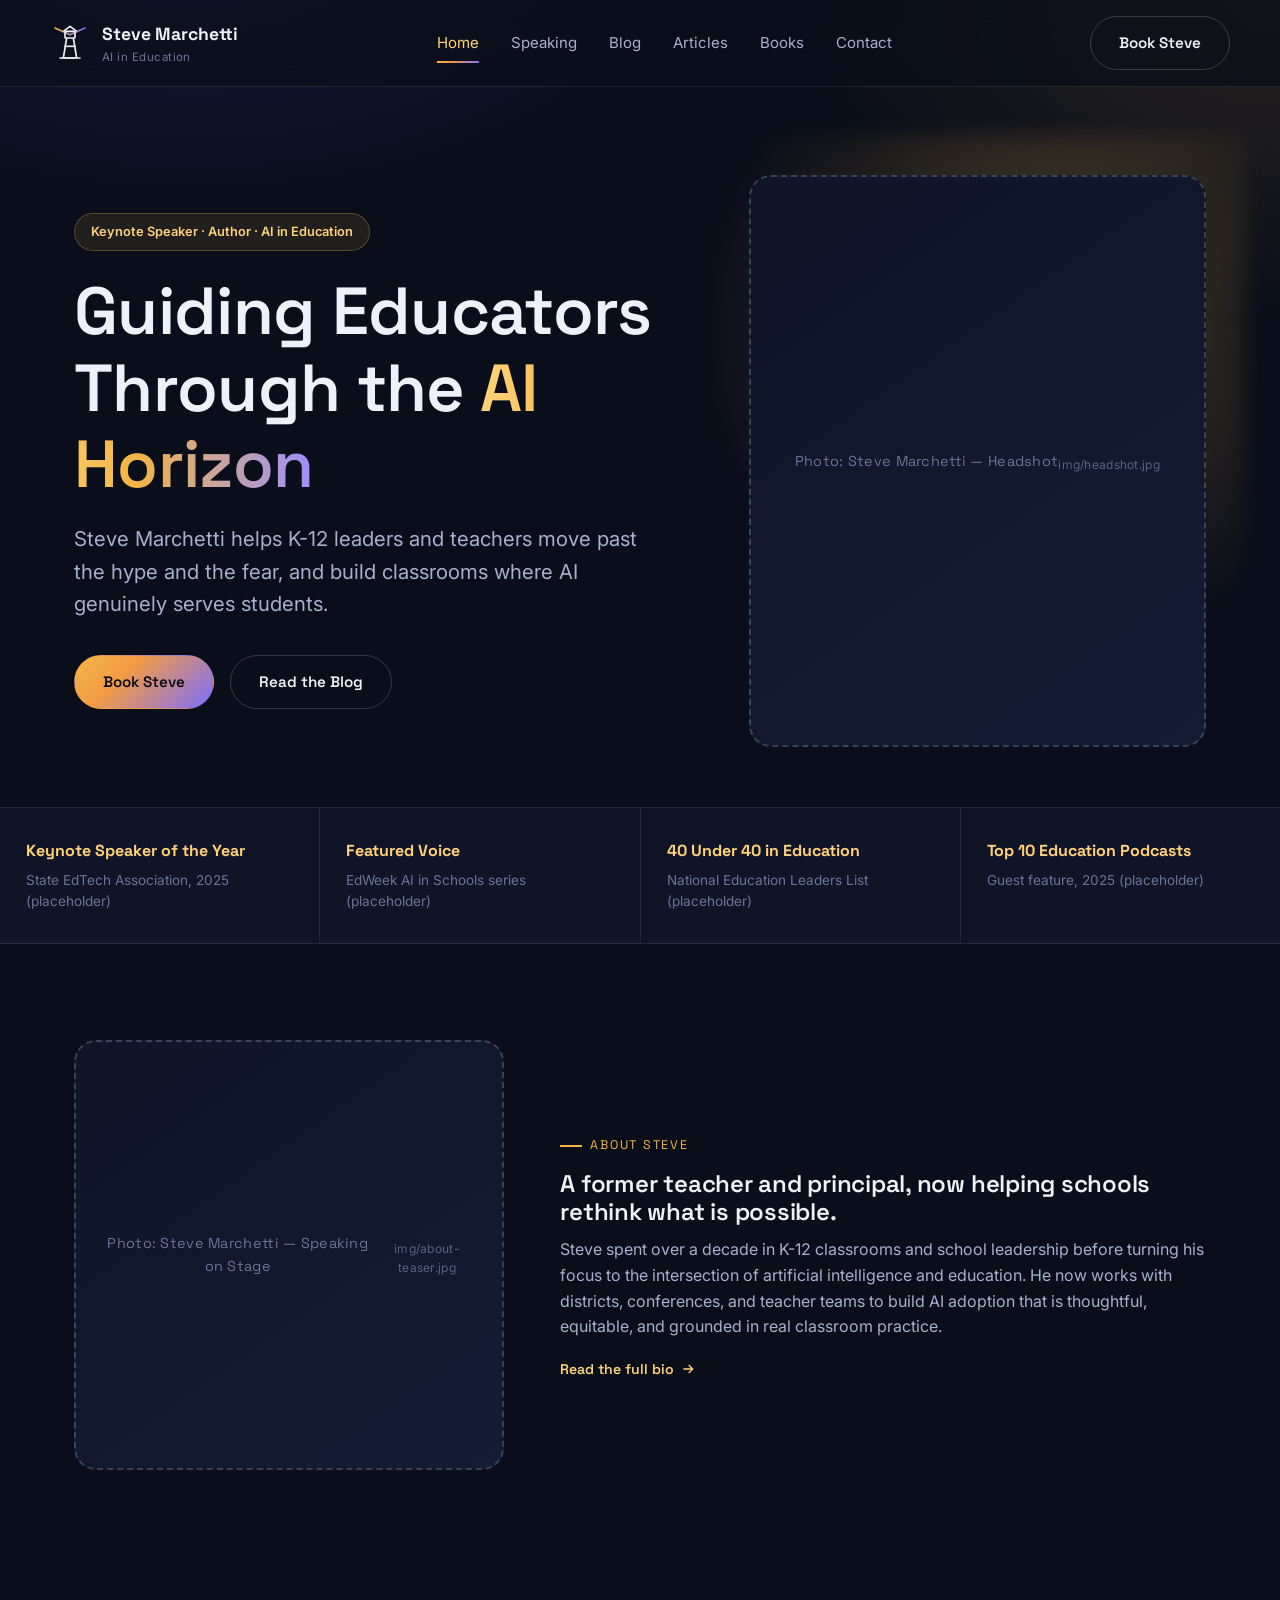
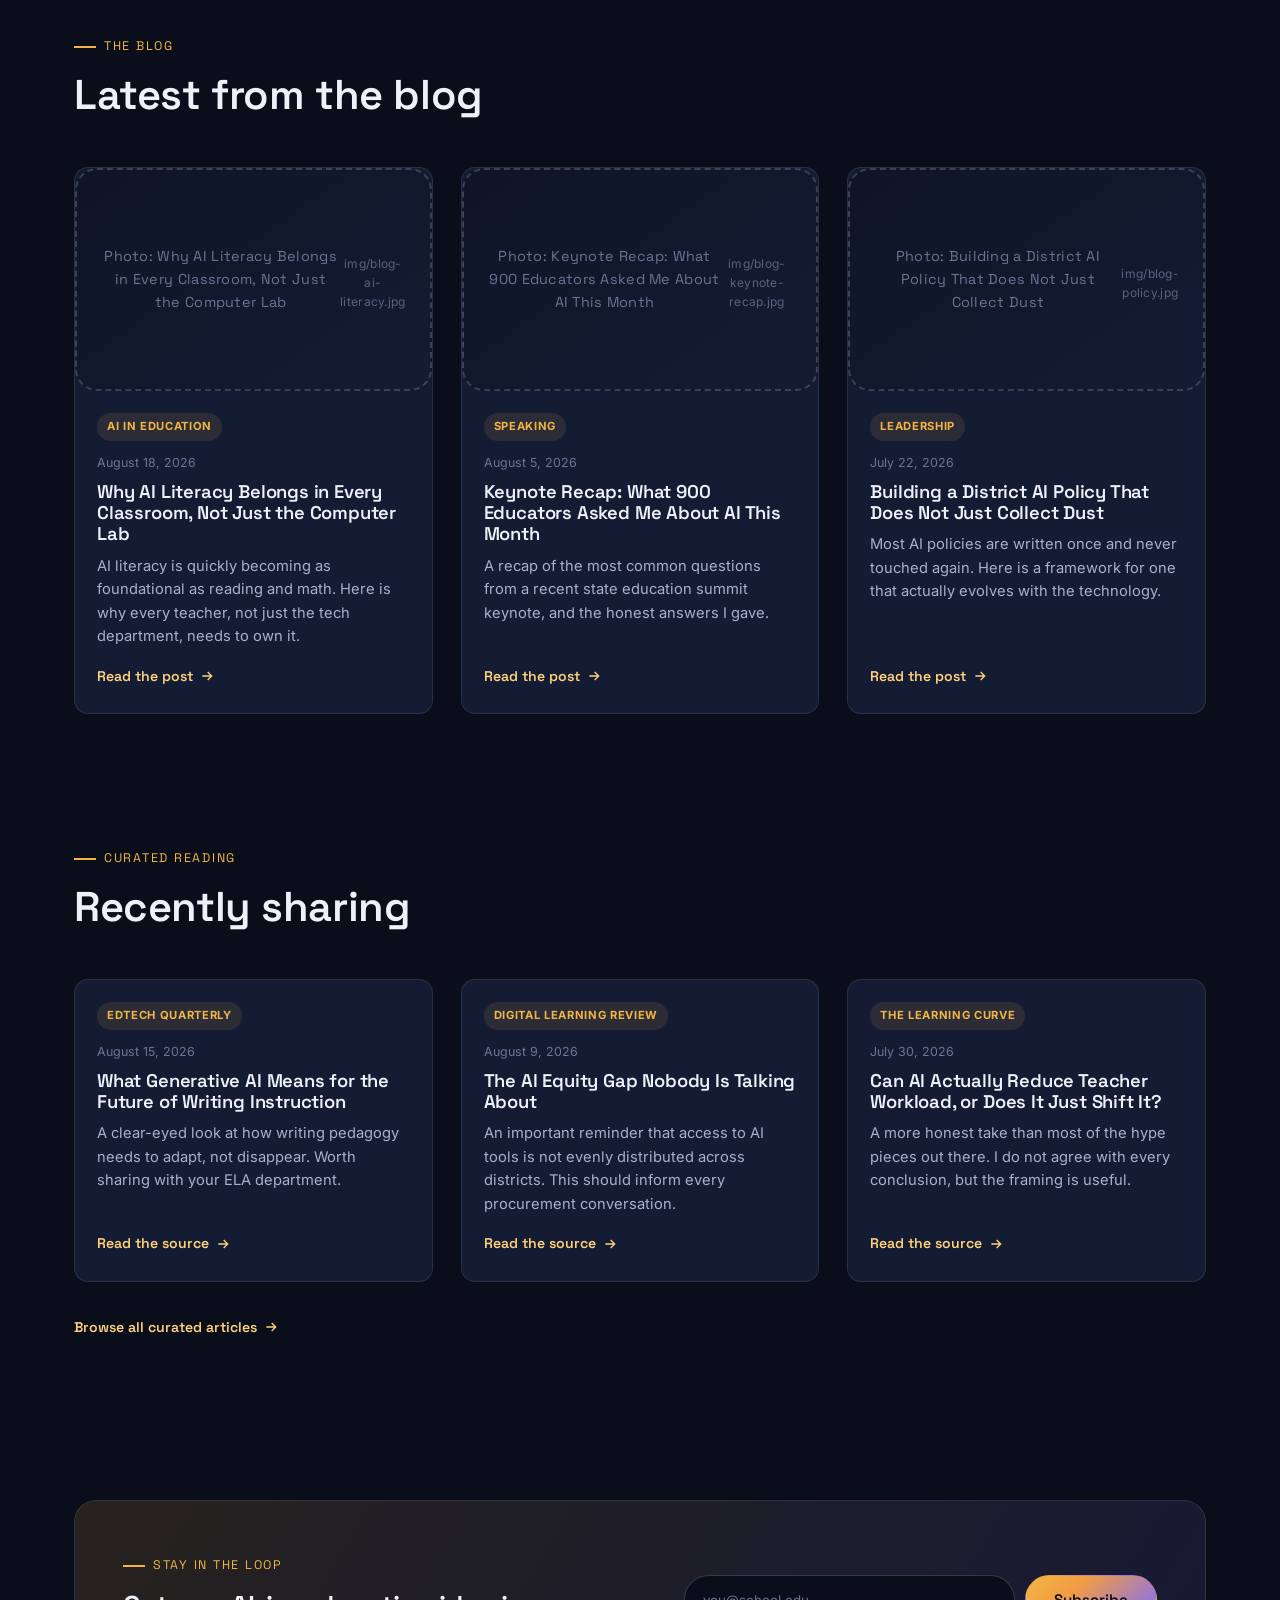
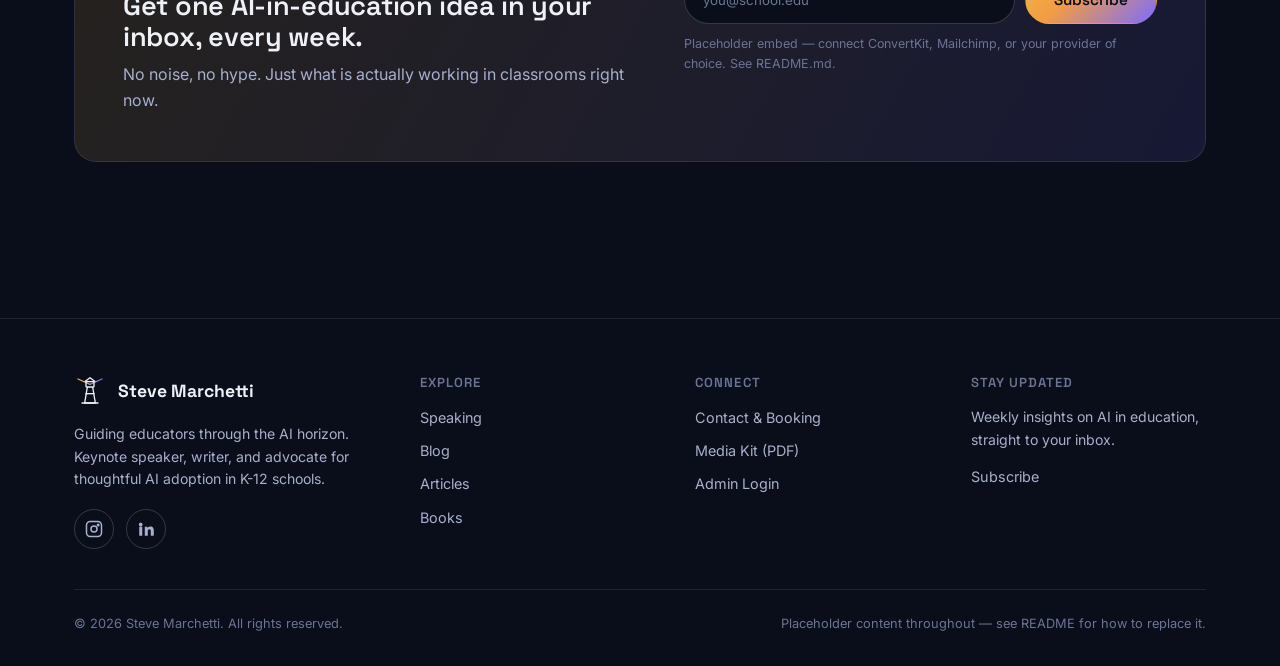
==== index.html @ c36d1c63 "Initial commit" ====
<!DOCTYPE html>
<html lang="en">
<head>
<meta charset="UTF-8">
<meta name="viewport" content="width=device-width, initial-scale=1.0">
<title>Steve Marchetti — Guiding Educators Through the AI Horizon</title>
<meta name="description" content="Steve Marchetti is a K-12 education leader, keynote speaker, and writer helping schools navigate AI with clarity and confidence.">
<link rel="icon" type="image/svg+xml" href="favicon.svg">
<link rel="preconnect" href="https://fonts.googleapis.com">
<link rel="preconnect" href="https://fonts.gstatic.com" crossorigin>
<link href="https://fonts.googleapis.com/css2?family=Space+Grotesk:wght@500;600;700&family=Inter:wght@400;500;600&display=swap" rel="stylesheet">
<link rel="stylesheet" href="css/styles.css">
</head>
<body>

<header class="site-header">
  <div class="container nav">
    <a href="index.html" class="brand" aria-label="Steve Marchetti home">
      <span class="brand-mark">
        <svg viewBox="0 0 48 48" fill="none" xmlns="http://www.w3.org/2000/svg" width="100%" height="100%">
          <path d="M24 14L6 6" stroke="url(#beamGrad1)" stroke-width="2" stroke-linecap="round"/>
          <path d="M24 14L42 6" stroke="url(#beamGrad1)" stroke-width="2" stroke-linecap="round"/>
          <rect x="18" y="10" width="12" height="8" rx="1" stroke="currentColor" stroke-width="2"/>
          <path d="M16 10L24 4L32 10" stroke="currentColor" stroke-width="2" stroke-linejoin="round"/>
          <path d="M20 18L16 42H32L28 18" stroke="currentColor" stroke-width="2" stroke-linejoin="round"/>
          <path d="M17.2 28H30.8" stroke="currentColor" stroke-width="2"/>
          <path d="M12 42H36" stroke="currentColor" stroke-width="2" stroke-linecap="round"/>
          <defs>
            <linearGradient id="beamGrad1" x1="6" y1="6" x2="42" y2="6" gradientUnits="userSpaceOnUse">
              <stop stop-color="#F2B544"/>
              <stop offset="1" stop-color="#7C6CFF"/>
            </linearGradient>
          </defs>
        </svg>
      </span>
      <span class="brand-name">
        <span>Steve Marchetti</span>
        <span class="brand-sub">AI in Education</span>
      </span>
    </a>
    <nav class="nav-links" id="nav-links">
      <a href="index.html">Home</a>
      <a href="speaking.html">Speaking</a>
      <a href="blog.html">Blog</a>
      <a href="articles.html">Articles</a>
      <a href="books.html">Books</a>
      <a href="contact.html">Contact</a>
    </nav>
    <div class="nav-cta">
      <a href="contact.html" class="btn btn-ghost">Book Steve</a>
      <button class="nav-toggle" aria-label="Toggle menu" aria-expanded="false">
        <svg width="20" height="20" viewBox="0 0 24 24" fill="none" stroke="currentColor" stroke-width="2"><path d="M3 6h18M3 12h18M3 18h18"/></svg>
      </button>
    </div>
  </div>
</header>

<main>

  <!-- Hero -->
  <section class="hero">
    <div class="container hero-grid">
      <div class="reveal is-visible">
        <span class="hero-eyebrow">Keynote Speaker &middot; Author &middot; AI in Education</span>
        <h1>Guiding Educators Through the <span class="gradient-text">AI Horizon</span></h1>
        <p class="hero-tagline">Steve Marchetti helps K-12 leaders and teachers move past the hype and the fear, and build classrooms where AI genuinely serves students.</p>
        <div class="hero-actions">
          <a href="contact.html" class="btn btn-primary">Book Steve</a>
          <a href="blog.html" class="btn btn-ghost">Read the Blog</a>
        </div>
      </div>
      <div class="hero-media reveal is-visible">
        <div class="beam-glow"></div>
        <div class="placeholder-box placeholder-box--portrait">
          Photo: Steve Marchetti — Headshot
          <small>img/headshot.jpg</small>
        </div>
      </div>
    </div>
  </section>

  <!-- Recognition strip -->
  <section class="recognition">
    <div class="recognition-track">
      <div class="recognition-item reveal">
        <strong>Keynote Speaker of the Year</strong>
        <span>State EdTech Association, 2025 (placeholder)</span>
      </div>
      <div class="recognition-item reveal">
        <strong>Featured Voice</strong>
        <span>EdWeek AI in Schools series (placeholder)</span>
      </div>
      <div class="recognition-item reveal">
        <strong>40 Under 40 in Education</strong>
        <span>National Education Leaders List (placeholder)</span>
      </div>
      <div class="recognition-item reveal">
        <strong>Top 10 Education Podcasts</strong>
        <span>Guest feature, 2025 (placeholder)</span>
      </div>
    </div>
  </section>

  <!-- About teaser -->
  <section class="section">
    <div class="container about-grid">
      <div class="reveal">
        <div class="placeholder-box placeholder-box--square">
          Photo: Steve Marchetti — Speaking on Stage
          <small>img/about-teaser.jpg</small>
        </div>
      </div>
      <div class="reveal">
        <span class="section-label">About Steve</span>
        <h2>A former teacher and principal, now helping schools rethink what is possible.</h2>
        <p>Steve spent over a decade in K-12 classrooms and school leadership before turning his focus to the intersection of artificial intelligence and education. He now works with districts, conferences, and teacher teams to build AI adoption that is thoughtful, equitable, and grounded in real classroom practice.</p>
        <a href="speaking.html" class="card-link">
          Read the full bio
          <svg width="16" height="16" viewBox="0 0 24 24" fill="none" stroke="currentColor" stroke-width="2"><path d="M5 12h14M13 6l6 6-6 6"/></svg>
        </a>
      </div>
    </div>
  </section>

  <!-- Latest from the blog -->
  <section class="section section--tight">
    <div class="container">
      <div class="section-head reveal">
        <span class="section-label">The Blog</span>
        <h2>Latest from the blog</h2>
      </div>
      <div class="card-grid" id="latest-posts">
        <!-- Rendered by js/content.js -->
      </div>
    </div>
  </section>

  <!-- Recently sharing -->
  <section class="section section--tight">
    <div class="container">
      <div class="section-head reveal">
        <span class="section-label">Curated Reading</span>
        <h2>Recently sharing</h2>
      </div>
      <div class="card-grid" id="latest-articles">
        <!-- Rendered by js/content.js -->
      </div>
      <div class="reveal" style="margin-top:32px;">
        <a href="articles.html" class="card-link">
          Browse all curated articles
          <svg width="16" height="16" viewBox="0 0 24 24" fill="none" stroke="currentColor" stroke-width="2"><path d="M5 12h14M13 6l6 6-6 6"/></svg>
        </a>
      </div>
    </div>
  </section>

  <!-- Newsletter -->
  <section class="section" id="newsletter">
    <div class="container">
      <div class="newsletter reveal">
        <div>
          <span class="section-label">Stay in the Loop</span>
          <h2>Get one AI-in-education idea in your inbox, every week.</h2>
          <p style="margin:0;">No noise, no hype. Just what is actually working in classrooms right now.</p>
        </div>
        <div>
          <!-- Placeholder embed: swap the action URL with a real ConvertKit / Mailchimp form endpoint -->
          <form class="newsletter-form" action="https://YOUR-NEWSLETTER-PROVIDER.example/subscribe/YOUR_FORM_ID" method="POST">
            <input type="email" name="email" placeholder="you@school.edu" required aria-label="Email address">
            <button type="submit" class="btn btn-primary">Subscribe</button>
          </form>
          <p class="newsletter-note">Placeholder embed — connect ConvertKit, Mailchimp, or your provider of choice. See README.md.</p>
        </div>
      </div>
    </div>
  </section>

</main>

<footer class="site-footer">
  <div class="container">
    <div class="footer-grid">
      <div class="footer-brand reveal">
        <a href="index.html" class="brand" style="margin-bottom:16px;">
          <span class="brand-mark" style="width:32px;height:32px;">
            <svg viewBox="0 0 48 48" fill="none" xmlns="http://www.w3.org/2000/svg" width="100%" height="100%">
              <path d="M24 14L6 6" stroke="url(#beamGradF1)" stroke-width="2" stroke-linecap="round"/>
              <path d="M24 14L42 6" stroke="url(#beamGradF1)" stroke-width="2" stroke-linecap="round"/>
              <rect x="18" y="10" width="12" height="8" rx="1" stroke="currentColor" stroke-width="2"/>
              <path d="M16 10L24 4L32 10" stroke="currentColor" stroke-width="2" stroke-linejoin="round"/>
              <path d="M20 18L16 42H32L28 18" stroke="currentColor" stroke-width="2" stroke-linejoin="round"/>
              <path d="M17.2 28H30.8" stroke="currentColor" stroke-width="2"/>
              <path d="M12 42H36" stroke="currentColor" stroke-width="2" stroke-linecap="round"/>
              <defs>
                <linearGradient id="beamGradF1" x1="6" y1="6" x2="42" y2="6" gradientUnits="userSpaceOnUse">
                  <stop stop-color="#F2B544"/><stop offset="1" stop-color="#7C6CFF"/>
                </linearGradient>
              </defs>
            </svg>
          </span>
          <span class="brand-name"><span>Steve Marchetti</span></span>
        </a>
        <p>Guiding educators through the AI horizon. Keynote speaker, writer, and advocate for thoughtful AI adoption in K-12 schools.</p>
        <div class="social-row">
          <a href="#" class="social-icon" aria-label="Instagram">
            <svg width="18" height="18" viewBox="0 0 24 24" fill="none" stroke="currentColor" stroke-width="2"><rect x="2" y="2" width="20" height="20" rx="5"/><circle cx="12" cy="12" r="4"/><circle cx="17.5" cy="6.5" r="1"/></svg>
          </a>
          <a href="#" class="social-icon" aria-label="LinkedIn">
            <svg width="18" height="18" viewBox="0 0 24 24" fill="currentColor"><path d="M4.98 3.5a2.5 2.5 0 11-.02 5 2.5 2.5 0 01.02-5zM3 9h4v12H3V9zm7 0h3.8v1.7h.05c.53-1 1.83-2.05 3.77-2.05 4.03 0 4.78 2.65 4.78 6.1V21h-4v-5.6c0-1.34-.02-3.06-1.87-3.06-1.87 0-2.15 1.46-2.15 2.96V21h-4V9z"/></svg>
          </a>
        </div>
      </div>
      <div class="footer-col reveal">
        <h4>Explore</h4>
        <a href="speaking.html">Speaking</a>
        <a href="blog.html">Blog</a>
        <a href="articles.html">Articles</a>
        <a href="books.html">Books</a>
      </div>
      <div class="footer-col reveal">
        <h4>Connect</h4>
        <a href="contact.html">Contact &amp; Booking</a>
        <a href="#">Media Kit (PDF)</a>
        <a href="admin/index.html">Admin Login</a>
      </div>
      <div class="footer-col reveal">
        <h4>Stay Updated</h4>
        <p style="font-size:0.88rem;">Weekly insights on AI in education, straight to your inbox.</p>
        <a href="#newsletter">Subscribe</a>
      </div>
    </div>
    <div class="footer-bottom">
      <span>&copy; <span id="footer-year"></span> Steve Marchetti. All rights reserved.</span>
      <span>Placeholder content throughout — see README for how to replace it.</span>
    </div>
  </div>
</footer>

<script src="js/content.js"></script>
<script src="js/main.js"></script>
</body>
</html>
---- css/styles.css ----
/* =============================================================
   Steve Marchetti — Site Stylesheet
   A bold, modern, tech-forward design system.
   Palette: deep navy base + amber "lighthouse beam" + violet accent.
   ============================================================= */

/* ---------- Design Tokens ---------- */
:root {
  /* Base */
  --bg: #0a0e1a;
  --bg-alt: #0f1526;
  --bg-elevated: #141c34;
  --bg-elevated-hover: #1a2340;
  --border: rgba(255, 255, 255, 0.09);
  --border-strong: rgba(255, 255, 255, 0.18);

  /* Text */
  --text: #eef1f8;
  --text-muted: #a7b0cc;
  --text-faint: #6b7494;

  /* Accents */
  --gold: #f2b544;
  --gold-bright: #ffd27a;
  --violet: #7c6cff;
  --violet-bright: #9c8fff;
  --gradient-beam: linear-gradient(135deg, #f2b544 0%, #f29c44 35%, #7c6cff 100%);
  --gradient-text: linear-gradient(90deg, #ffd27a, #f2b544 40%, #9c8fff 100%);

  /* Type */
  --font-head: "Space Grotesk", "Helvetica Neue", Arial, sans-serif;
  --font-body: "Inter", "Helvetica Neue", Arial, sans-serif;

  /* Layout */
  --max-width: 1180px;
  --radius-sm: 8px;
  --radius-md: 14px;
  --radius-lg: 22px;
  --shadow-soft: 0 20px 60px -20px rgba(0, 0, 0, 0.6);
  --shadow-glow: 0 0 0 1px rgba(242, 181, 68, 0.15), 0 20px 60px -20px rgba(242, 181, 68, 0.25);

  --transition: 220ms cubic-bezier(.2, .7, .3, 1);
}

/* ---------- Reset ---------- */
* , *::before, *::after { box-sizing: border-box; }
html { scroll-behavior: smooth; }
body {
  margin: 0;
  background: var(--bg);
  color: var(--text);
  font-family: var(--font-body);
  font-size: 16px;
  line-height: 1.6;
  -webkit-font-smoothing: antialiased;
  overflow-x: hidden;
}
img { max-width: 100%; display: block; }
a { color: inherit; text-decoration: none; }
ul { margin: 0; padding: 0; list-style: none; }
button { font-family: inherit; cursor: pointer; }
input, textarea, select { font-family: inherit; }
h1, h2, h3, h4 {
  font-family: var(--font-head);
  line-height: 1.15;
  margin: 0 0 0.5em;
  font-weight: 600;
  letter-spacing: -0.01em;
}
p { margin: 0 0 1em; color: var(--text-muted); }

/* ---------- Background texture ---------- */
body::before {
  content: "";
  position: fixed;
  inset: 0;
  z-index: -2;
  background:
    radial-gradient(ellipse 900px 500px at 15% -10%, rgba(124, 108, 255, 0.16), transparent 60%),
    radial-gradient(ellipse 900px 600px at 100% 0%, rgba(242, 181, 68, 0.12), transparent 55%);
  pointer-events: none;
}

/* ---------- Utility ---------- */
.container {
  max-width: var(--max-width);
  margin: 0 auto;
  padding: 0 24px;
}
.section {
  padding: 96px 0;
}
.section--tight { padding: 64px 0; }
.section-label {
  display: inline-flex;
  align-items: center;
  gap: 8px;
  font-family: var(--font-head);
  font-size: 0.78rem;
  letter-spacing: 0.14em;
  text-transform: uppercase;
  color: var(--gold);
  margin-bottom: 14px;
}
.section-label::before {
  content: "";
  width: 22px;
  height: 2px;
  background: var(--gold);
  display: inline-block;
}
.section-head {
  max-width: 620px;
  margin-bottom: 48px;
}
.section-head h2 { font-size: clamp(1.8rem, 3.4vw, 2.6rem); }
.gradient-text {
  background: var(--gradient-text);
  -webkit-background-clip: text;
  background-clip: text;
  color: transparent;
}
.text-center { text-align: center; margin-left: auto; margin-right: auto; }
.visually-hidden {
  position: absolute; width: 1px; height: 1px;
  overflow: hidden; clip: rect(0 0 0 0); white-space: nowrap;
}

/* ---------- Reveal-on-scroll ---------- */
.reveal {
  opacity: 0;
  transform: translateY(28px);
  transition: opacity 700ms ease, transform 700ms cubic-bezier(.2,.7,.3,1);
}
.reveal.is-visible {
  opacity: 1;
  transform: translateY(0);
}
@media (prefers-reduced-motion: reduce) {
  .reveal { opacity: 1; transform: none; transition: none; }
  html { scroll-behavior: auto; }
}

/* ---------- Buttons ---------- */
.btn {
  display: inline-flex;
  align-items: center;
  justify-content: center;
  gap: 8px;
  padding: 14px 28px;
  border-radius: 999px;
  font-family: var(--font-head);
  font-weight: 600;
  font-size: 0.95rem;
  border: 1px solid transparent;
  transition: transform var(--transition), box-shadow var(--transition), background var(--transition), border-color var(--transition);
  white-space: nowrap;
}
.btn-primary {
  background: var(--gradient-beam);
  color: #0a0e1a;
}
.btn-primary:hover {
  transform: translateY(-2px);
  box-shadow: 0 14px 34px -10px rgba(242, 181, 68, 0.55);
}
.btn-ghost {
  background: transparent;
  border-color: var(--border-strong);
  color: var(--text);
}
.btn-ghost:hover {
  border-color: var(--gold);
  color: var(--gold-bright);
  transform: translateY(-2px);
}
.btn-block { width: 100%; }
.btn[disabled] { opacity: 0.5; cursor: not-allowed; }

/* ---------- Header / Nav ---------- */
.site-header {
  position: sticky;
  top: 0;
  z-index: 100;
  backdrop-filter: blur(14px);
  background: rgba(10, 14, 26, 0.72);
  border-bottom: 1px solid var(--border);
}
.nav {
  display: flex;
  align-items: center;
  justify-content: space-between;
  padding: 16px 0;
}
.brand {
  display: flex;
  align-items: center;
  gap: 12px;
  font-family: var(--font-head);
  font-weight: 700;
  font-size: 1.1rem;
  color: var(--text);
}
.brand-mark {
  width: 40px;
  height: 40px;
  flex-shrink: 0;
}
.brand-name span { display: block; }
.brand-sub {
  display: block;
  font-family: var(--font-body);
  font-weight: 400;
  font-size: 0.72rem;
  color: var(--text-faint);
  letter-spacing: 0.04em;
}

.nav-links {
  display: flex;
  align-items: center;
  gap: 32px;
}
.nav-links a {
  font-size: 0.94rem;
  color: var(--text-muted);
  position: relative;
  padding: 4px 0;
  transition: color var(--transition);
}
.nav-links a:hover { color: var(--text); }
.nav-links a.is-active { color: var(--gold-bright); }
.nav-links a::after {
  content: "";
  position: absolute;
  left: 0; right: 0; bottom: -4px;
  height: 2px;
  background: var(--gradient-beam);
  transform: scaleX(0);
  transform-origin: left;
  transition: transform var(--transition);
}
.nav-links a:hover::after,
.nav-links a.is-active::after { transform: scaleX(1); }

.nav-cta { display: flex; align-items: center; gap: 14px; }
.nav-toggle {
  display: none;
  background: none;
  border: 1px solid var(--border-strong);
  border-radius: 10px;
  width: 42px;
  height: 42px;
  color: var(--text);
  align-items: center;
  justify-content: center;
}

@media (max-width: 860px) {
  .nav-links {
    position: fixed;
    top: 73px;
    left: 0; right: 0;
    background: var(--bg-alt);
    border-bottom: 1px solid var(--border);
    flex-direction: column;
    align-items: flex-start;
    gap: 0;
    padding: 8px 24px 20px;
    transform: translateY(-8px);
    opacity: 0;
    pointer-events: none;
    transition: opacity var(--transition), transform var(--transition);
  }
  .nav-links.is-open {
    opacity: 1;
    transform: translateY(0);
    pointer-events: auto;
  }
  .nav-links a { width: 100%; padding: 14px 0; border-bottom: 1px solid var(--border); }
  .nav-cta .btn-ghost { display: none; }
  .nav-toggle { display: inline-flex; }
}

/* ---------- Hero ---------- */
.hero {
  padding: 88px 0 60px;
  position: relative;
}
.hero-grid {
  display: grid;
  grid-template-columns: 1.15fr 0.85fr;
  gap: 56px;
  align-items: center;
}
.hero-eyebrow {
  display: inline-flex;
  align-items: center;
  gap: 8px;
  background: rgba(242, 181, 68, 0.1);
  border: 1px solid rgba(242, 181, 68, 0.28);
  color: var(--gold-bright);
  font-size: 0.8rem;
  font-weight: 600;
  padding: 8px 16px;
  border-radius: 999px;
  margin-bottom: 22px;
}
.hero h1 {
  font-size: clamp(2.6rem, 5.2vw, 4.2rem);
  margin-bottom: 20px;
}
.hero-tagline {
  font-size: clamp(1.05rem, 1.6vw, 1.3rem);
  color: var(--text-muted);
  max-width: 46ch;
  margin-bottom: 34px;
}
.hero-actions {
  display: flex;
  gap: 16px;
  flex-wrap: wrap;
}
.hero-media { position: relative; }
.beam-glow {
  position: absolute;
  inset: -40px;
  background: radial-gradient(circle at 60% 30%, rgba(242,181,68,0.28), transparent 60%);
  filter: blur(10px);
  z-index: 0;
}

/* ---------- Placeholder image box ---------- */
.placeholder-box {
  position: relative;
  z-index: 1;
  display: flex;
  align-items: center;
  justify-content: center;
  text-align: center;
  border: 2px dashed var(--border-strong);
  border-radius: var(--radius-lg);
  background: linear-gradient(145deg, var(--bg-alt), var(--bg-elevated));
  color: var(--text-faint);
  font-family: var(--font-head);
  font-size: 0.9rem;
  padding: 24px;
  letter-spacing: 0.02em;
  min-height: 220px;
}
.placeholder-box small {
  display: block;
  margin-top: 6px;
  font-family: var(--font-body);
  font-size: 0.75rem;
  color: var(--text-faint);
  opacity: 0.8;
}
.placeholder-box--square { aspect-ratio: 1 / 1; }
.placeholder-box--portrait { aspect-ratio: 4 / 5; }
.placeholder-box--wide { aspect-ratio: 16 / 9; }
.placeholder-box--card { min-height: 160px; aspect-ratio: 16 / 10; }

/* ---------- Recognition strip ---------- */
.recognition {
  border-top: 1px solid var(--border);
  border-bottom: 1px solid var(--border);
  background: var(--bg-alt);
}
.recognition-track {
  display: grid;
  grid-template-columns: repeat(4, 1fr);
  gap: 1px;
  background: var(--border);
}
.recognition-item {
  background: var(--bg-alt);
  padding: 30px 26px;
  display: flex;
  flex-direction: column;
  gap: 6px;
}
.recognition-item strong {
  font-family: var(--font-head);
  font-size: 1rem;
  color: var(--gold-bright);
}
.recognition-item span { color: var(--text-faint); font-size: 0.85rem; }

/* ---------- Cards ---------- */
.card-grid {
  display: grid;
  grid-template-columns: repeat(3, 1fr);
  gap: 28px;
}
.card {
  background: var(--bg-elevated);
  border: 1px solid var(--border);
  border-radius: var(--radius-md);
  overflow: hidden;
  display: flex;
  flex-direction: column;
  transition: transform var(--transition), border-color var(--transition), box-shadow var(--transition);
}
.card:hover {
  transform: translateY(-6px);
  border-color: rgba(242, 181, 68, 0.35);
  box-shadow: var(--shadow-glow);
}
.card-body { padding: 22px 22px 26px; display: flex; flex-direction: column; flex: 1; }
.card-tag {
  display: inline-block;
  align-self: flex-start;
  font-size: 0.7rem;
  font-weight: 700;
  letter-spacing: 0.06em;
  text-transform: uppercase;
  color: var(--gold);
  background: rgba(242, 181, 68, 0.1);
  padding: 5px 10px;
  border-radius: 999px;
  margin-bottom: 12px;
}
.card-date { font-size: 0.78rem; color: var(--text-faint); margin-bottom: 8px; }
.card h3 { font-size: 1.15rem; margin-bottom: 10px; }
.card p { font-size: 0.92rem; margin-bottom: 16px; }
.card-link {
  margin-top: auto;
  font-family: var(--font-head);
  font-weight: 600;
  font-size: 0.88rem;
  color: var(--gold-bright);
  display: inline-flex;
  align-items: center;
  gap: 6px;
}
.card-link svg { transition: transform var(--transition); }
.card:hover .card-link svg { transform: translateX(4px); }

/* ---------- About teaser ---------- */
.about-grid {
  display: grid;
  grid-template-columns: 0.8fr 1.2fr;
  gap: 56px;
  align-items: center;
}

/* ---------- Newsletter ---------- */
.newsletter {
  background: linear-gradient(120deg, rgba(242,181,68,0.12), rgba(124,108,255,0.12));
  border: 1px solid var(--border);
  border-radius: var(--radius-lg);
  padding: 48px;
  display: grid;
  grid-template-columns: 1.1fr 1fr;
  gap: 40px;
  align-items: center;
}
.newsletter h2 { font-size: 1.7rem; margin-bottom: 10px; }
.newsletter-form {
  display: flex;
  gap: 10px;
  flex-wrap: wrap;
}
.newsletter-form input[type="email"] {
  flex: 1;
  min-width: 200px;
  padding: 14px 18px;
  border-radius: 999px;
  border: 1px solid var(--border-strong);
  background: var(--bg);
  color: var(--text);
}
.newsletter-form input::placeholder { color: var(--text-faint); }
.newsletter-note { font-size: 0.78rem; color: var(--text-faint); margin-top: 10px; }

/* ---------- Footer ---------- */
.site-footer {
  border-top: 1px solid var(--border);
  padding: 56px 0 32px;
  margin-top: 60px;
}
.footer-grid {
  display: grid;
  grid-template-columns: 1.3fr 1fr 1fr 1fr;
  gap: 40px;
  margin-bottom: 40px;
}
.footer-brand p { max-width: 32ch; font-size: 0.88rem; }
.footer-col h4 {
  font-size: 0.82rem;
  text-transform: uppercase;
  letter-spacing: 0.08em;
  color: var(--text-faint);
  margin-bottom: 16px;
}
.footer-col a, .footer-col li { display: block; margin-bottom: 10px; font-size: 0.9rem; color: var(--text-muted); }
.footer-col a:hover { color: var(--gold-bright); }
.social-row { display: flex; gap: 12px; margin-top: 18px; }
.social-icon {
  width: 40px; height: 40px;
  border-radius: 50%;
  border: 1px solid var(--border-strong);
  display: flex; align-items: center; justify-content: center;
  color: var(--text-muted);
  transition: all var(--transition);
}
.social-icon:hover {
  border-color: var(--gold);
  color: var(--gold-bright);
  transform: translateY(-3px);
}
.footer-bottom {
  border-top: 1px solid var(--border);
  padding-top: 24px;
  display: flex;
  justify-content: space-between;
  flex-wrap: wrap;
  gap: 12px;
  font-size: 0.8rem;
  color: var(--text-faint);
}

/* ---------- Page header (interior pages) ---------- */
.page-header {
  padding: 64px 0 40px;
  border-bottom: 1px solid var(--border);
}
.page-header h1 { font-size: clamp(2.1rem, 4vw, 3rem); }
.page-header p { max-width: 60ch; font-size: 1.05rem; }
.breadcrumb {
  font-size: 0.8rem;
  color: var(--text-faint);
  margin-bottom: 18px;
  display: flex;
  gap: 8px;
  align-items: center;
}
.breadcrumb a { color: var(--text-muted); }
.breadcrumb a:hover { color: var(--gold-bright); }

/* ---------- Speaking page ---------- */
.topics-grid {
  display: grid;
  grid-template-columns: repeat(3, 1fr);
  gap: 24px;
}
.topic-card {
  border: 1px solid var(--border);
  border-radius: var(--radius-md);
  padding: 28px;
  background: var(--bg-elevated);
  transition: all var(--transition);
}
.topic-card:hover {
  border-color: rgba(124,108,255,0.4);
  transform: translateY(-4px);
}
.topic-icon {
  width: 46px; height: 46px;
  border-radius: 12px;
  background: rgba(124,108,255,0.14);
  color: var(--violet-bright);
  display: flex; align-items: center; justify-content: center;
  margin-bottom: 18px;
}

.testimonial-carousel {
  position: relative;
  overflow: hidden;
  border-radius: var(--radius-lg);
  border: 1px solid var(--border);
  background: var(--bg-elevated);
  min-height: 260px;
}
.testimonial-track {
  display: flex;
  transition: transform 500ms cubic-bezier(.2,.7,.3,1);
}
.testimonial-slide {
  min-width: 100%;
  padding: 56px;
  display: flex;
  flex-direction: column;
  justify-content: center;
}
.testimonial-slide p {
  font-family: var(--font-head);
  font-size: 1.3rem;
  color: var(--text);
  margin-bottom: 20px;
}
.testimonial-slide cite {
  font-style: normal;
  color: var(--gold-bright);
  font-size: 0.9rem;
}
.carousel-controls {
  display: flex;
  justify-content: center;
  gap: 10px;
  padding-bottom: 24px;
}
.carousel-dot {
  width: 9px; height: 9px;
  border-radius: 50%;
  background: var(--border-strong);
  border: none;
  padding: 0;
}
.carousel-dot.is-active { background: var(--gold); }

.media-kit-box {
  display: flex;
  align-items: center;
  justify-content: space-between;
  gap: 24px;
  flex-wrap: wrap;
  border: 1px solid var(--border);
  border-radius: var(--radius-md);
  padding: 28px 32px;
  background: var(--bg-alt);
}

/* ---------- Blog / Articles listing ---------- */
.filter-row {
  display: flex;
  gap: 10px;
  flex-wrap: wrap;
  margin-bottom: 36px;
}
.filter-pill {
  border: 1px solid var(--border-strong);
  background: transparent;
  color: var(--text-muted);
  padding: 8px 18px;
  border-radius: 999px;
  font-size: 0.85rem;
  transition: all var(--transition);
}
.filter-pill:hover { border-color: var(--gold); color: var(--gold-bright); }
.filter-pill.is-active {
  background: var(--gradient-beam);
  color: #0a0e1a;
  border-color: transparent;
  font-weight: 600;
}
.empty-state {
  text-align: center;
  padding: 60px 20px;
  color: var(--text-faint);
  border: 1px dashed var(--border-strong);
  border-radius: var(--radius-md);
}

.article-list { display: flex; flex-direction: column; gap: 18px; }
.article-row {
  display: grid;
  grid-template-columns: auto 1fr auto;
  gap: 22px;
  align-items: center;
  padding: 22px 24px;
  border: 1px solid var(--border);
  border-radius: var(--radius-md);
  background: var(--bg-elevated);
  transition: all var(--transition);
}
.article-row:hover { border-color: rgba(242,181,68,0.35); transform: translateX(4px); }
.article-row-source {
  font-size: 0.75rem;
  text-transform: uppercase;
  letter-spacing: 0.06em;
  color: var(--violet-bright);
  margin-bottom: 6px;
}
.article-row h3 { font-size: 1.05rem; margin-bottom: 6px; }
.article-row p { font-size: 0.88rem; margin: 0; }
.article-row-date { font-size: 0.78rem; color: var(--text-faint); white-space: nowrap; }
.article-row-icon {
  width: 42px; height: 42px;
  border-radius: 50%;
  border: 1px solid var(--border-strong);
  display: flex; align-items: center; justify-content: center;
  flex-shrink: 0;
}

/* ---------- Post page ---------- */
.post-hero { padding: 48px 0 0; }
.post-meta { display: flex; gap: 14px; align-items: center; margin-bottom: 18px; flex-wrap: wrap; }
.post-body {
  max-width: 72ch;
  margin: 40px auto 0;
  font-size: 1.05rem;
}
.post-body h2 { margin-top: 1.6em; font-size: 1.5rem; }
.post-body h3 { margin-top: 1.4em; font-size: 1.2rem; }
.post-body p { color: var(--text); color: #d4d9ec; }
.post-body a { color: var(--gold-bright); text-decoration: underline; text-underline-offset: 3px; }
.post-body ul, .post-body ol { margin: 0 0 1em 1.4em; color: #d4d9ec; }
.post-body li { margin-bottom: 0.4em; }
.post-body blockquote {
  margin: 1.6em 0;
  padding: 4px 24px;
  border-left: 3px solid var(--gold);
  color: var(--text-muted);
  font-style: italic;
}
.share-row {
  display: flex;
  align-items: center;
  gap: 14px;
  margin: 48px auto 0;
  max-width: 72ch;
  padding-top: 28px;
  border-top: 1px solid var(--border);
}
.share-row span { font-size: 0.85rem; color: var(--text-faint); }

/* ---------- Books ---------- */
.books-grid {
  display: grid;
  grid-template-columns: repeat(3, 1fr);
  gap: 32px;
}
.book-card {
  border: 1px solid var(--border);
  border-radius: var(--radius-md);
  overflow: hidden;
  background: var(--bg-elevated);
  transition: all var(--transition);
}
.book-card:hover { transform: translateY(-6px); border-color: rgba(124,108,255,0.4); }
.book-card .card-body { align-items: flex-start; }

/* ---------- Contact ---------- */
.contact-grid {
  display: grid;
  grid-template-columns: 1.1fr 0.9fr;
  gap: 48px;
  align-items: start;
}
.form-field { margin-bottom: 20px; }
.form-field label {
  display: block;
  font-size: 0.85rem;
  font-weight: 600;
  margin-bottom: 8px;
  color: var(--text-muted);
}
.form-field input,
.form-field textarea {
  width: 100%;
  padding: 14px 16px;
  border-radius: var(--radius-sm);
  border: 1px solid var(--border-strong);
  background: var(--bg-elevated);
  color: var(--text);
}
.form-field input:focus,
.form-field textarea:focus {
  outline: none;
  border-color: var(--gold);
  box-shadow: 0 0 0 3px rgba(242,181,68,0.15);
}
.form-field textarea { resize: vertical; min-height: 140px; }
.form-row { display: grid; grid-template-columns: 1fr 1fr; gap: 16px; }
.form-status { margin-top: 16px; font-size: 0.9rem; }
.form-status.success { color: #6fd18f; }
.form-status.error { color: #ff8a8a; }

.contact-side .placeholder-box { margin-bottom: 24px; }
.contact-info-item {
  display: flex;
  align-items: center;
  gap: 14px;
  margin-bottom: 16px;
}
.contact-info-item .social-icon { flex-shrink: 0; }

/* ---------- CTA banner ---------- */
.cta-banner {
  background: var(--gradient-beam);
  border-radius: var(--radius-lg);
  padding: 56px;
  text-align: center;
  color: #0a0e1a;
}
.cta-banner h2 { color: #0a0e1a; margin-bottom: 12px; }
.cta-banner p { color: rgba(10,14,26,0.75); max-width: 50ch; margin: 0 auto 26px; }
.cta-banner .btn-primary { background: #0a0e1a; color: #fff; }
.cta-banner .btn-primary:hover { box-shadow: 0 14px 34px -10px rgba(10,14,26,0.5); }

/* ---------- Responsive ---------- */
@media (max-width: 980px) {
  .hero-grid, .about-grid, .contact-grid { grid-template-columns: 1fr; }
  .hero-media { order: -1; }
  .card-grid, .topics-grid, .books-grid { grid-template-columns: repeat(2, 1fr); }
  .recognition-track { grid-template-columns: repeat(2, 1fr); }
  .footer-grid { grid-template-columns: 1fr 1fr; }
  .newsletter { grid-template-columns: 1fr; padding: 36px; }
}
@media (max-width: 640px) {
  .section { padding: 64px 0; }
  .card-grid, .topics-grid, .books-grid { grid-template-columns: 1fr; }
  .recognition-track { grid-template-columns: 1fr; }
  .footer-grid { grid-template-columns: 1fr; gap: 28px; }
  .form-row { grid-template-columns: 1fr; }
  .article-row { grid-template-columns: 1fr; text-align: left; }
  .article-row-icon { display: none; }
  .cta-banner { padding: 36px 24px; }
  .media-kit-box { flex-direction: column; align-items: flex-start; }
}
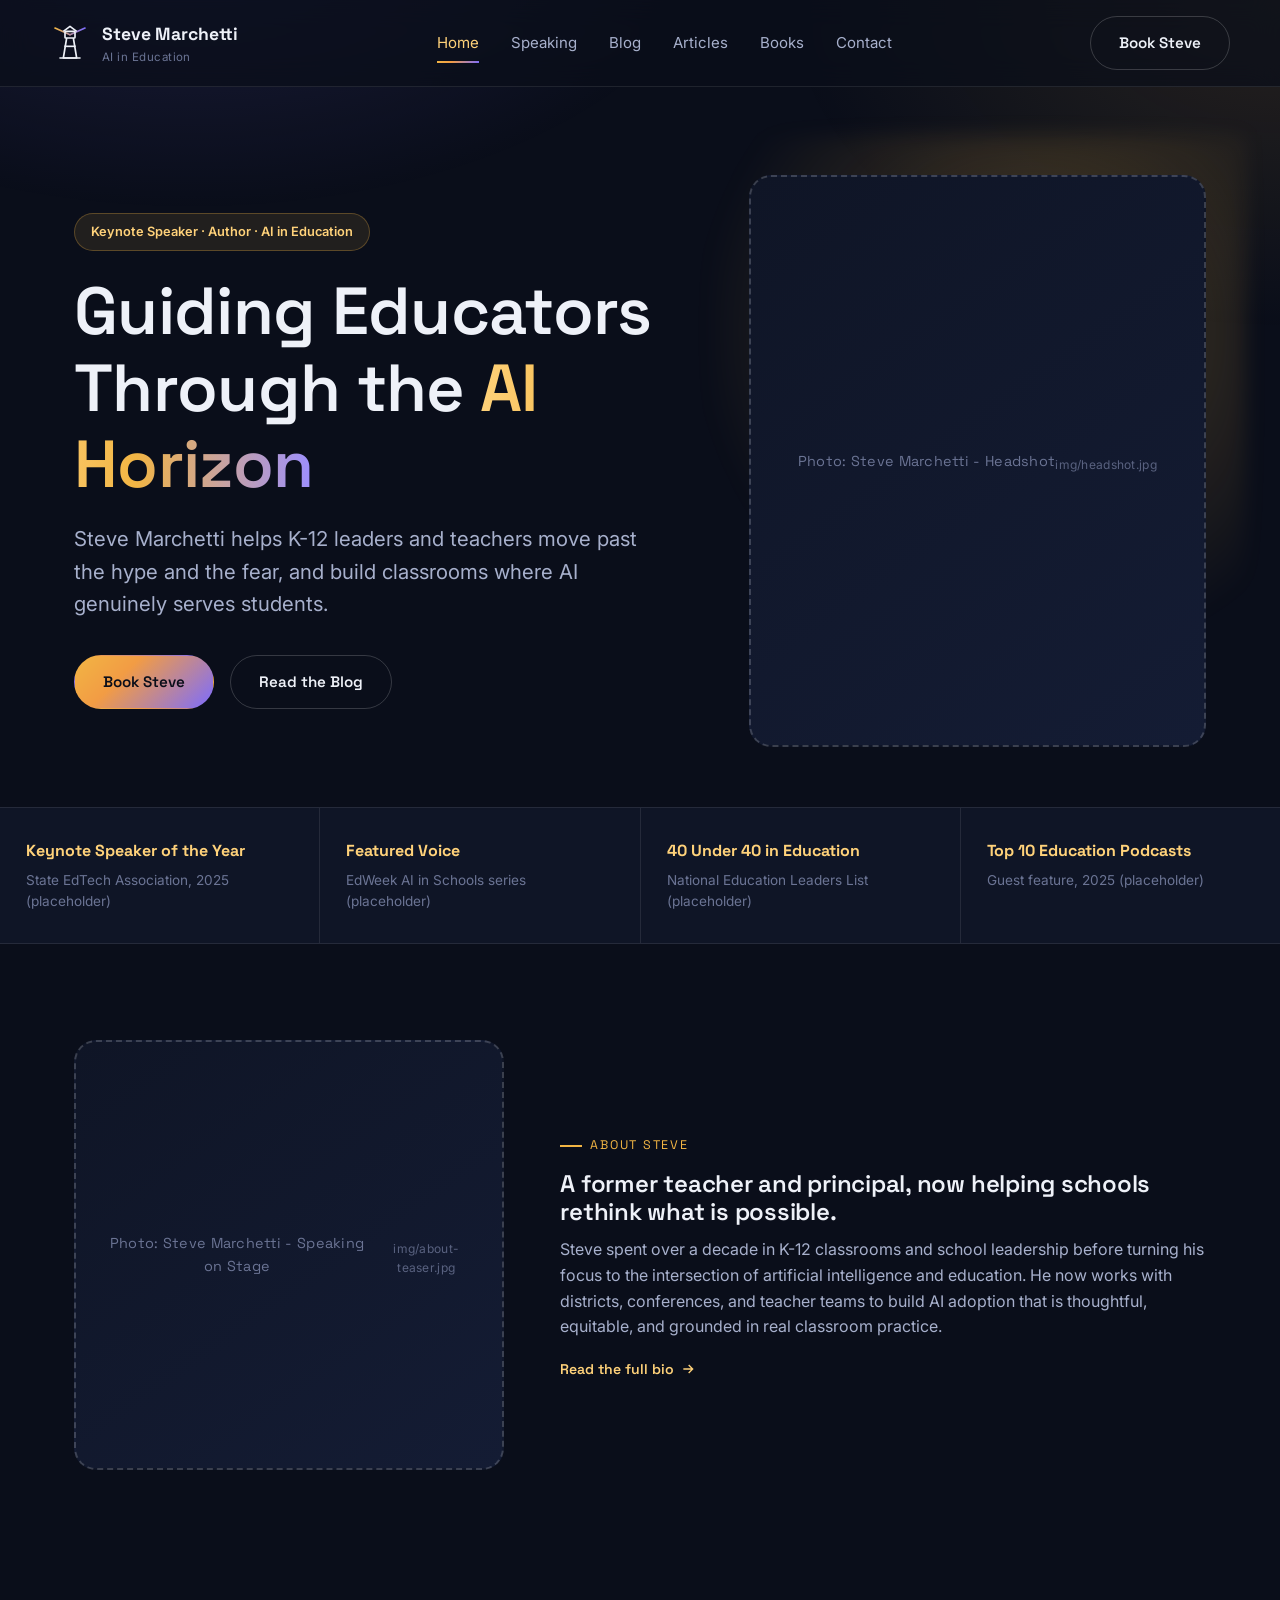
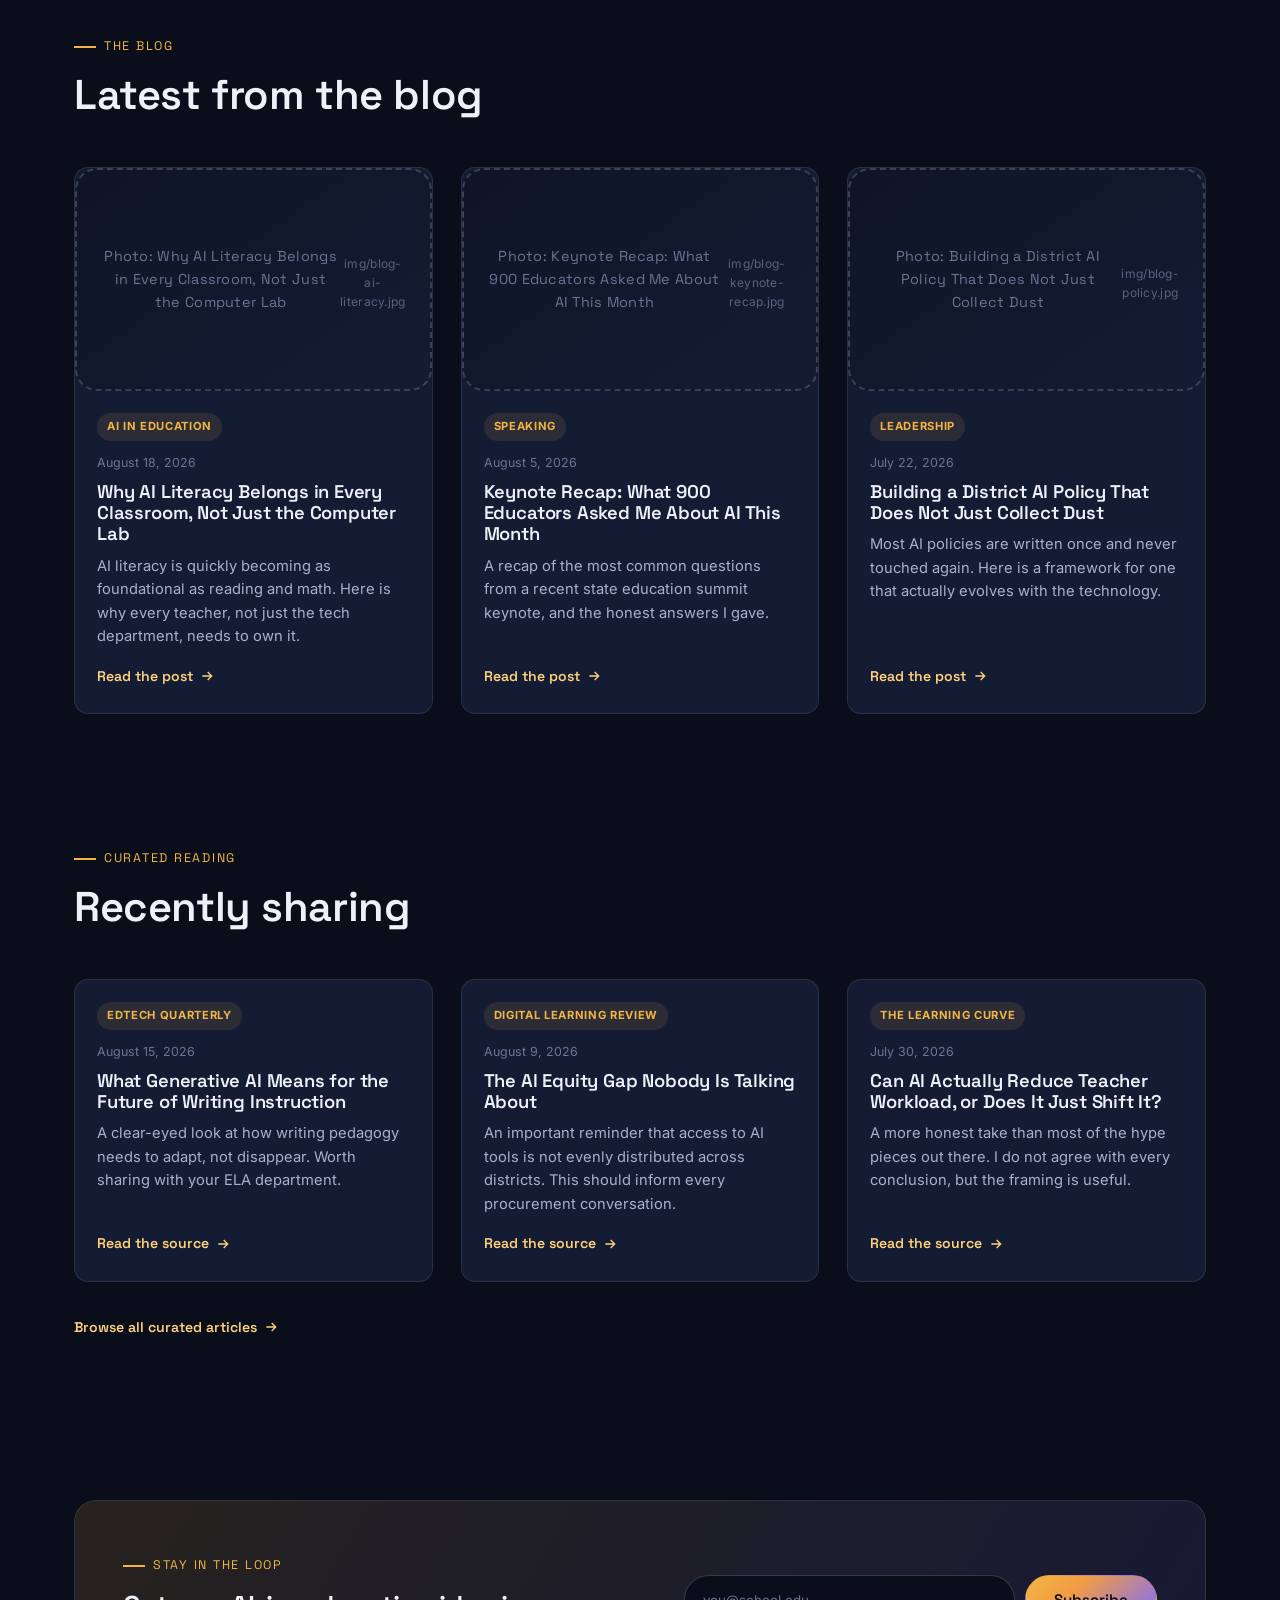
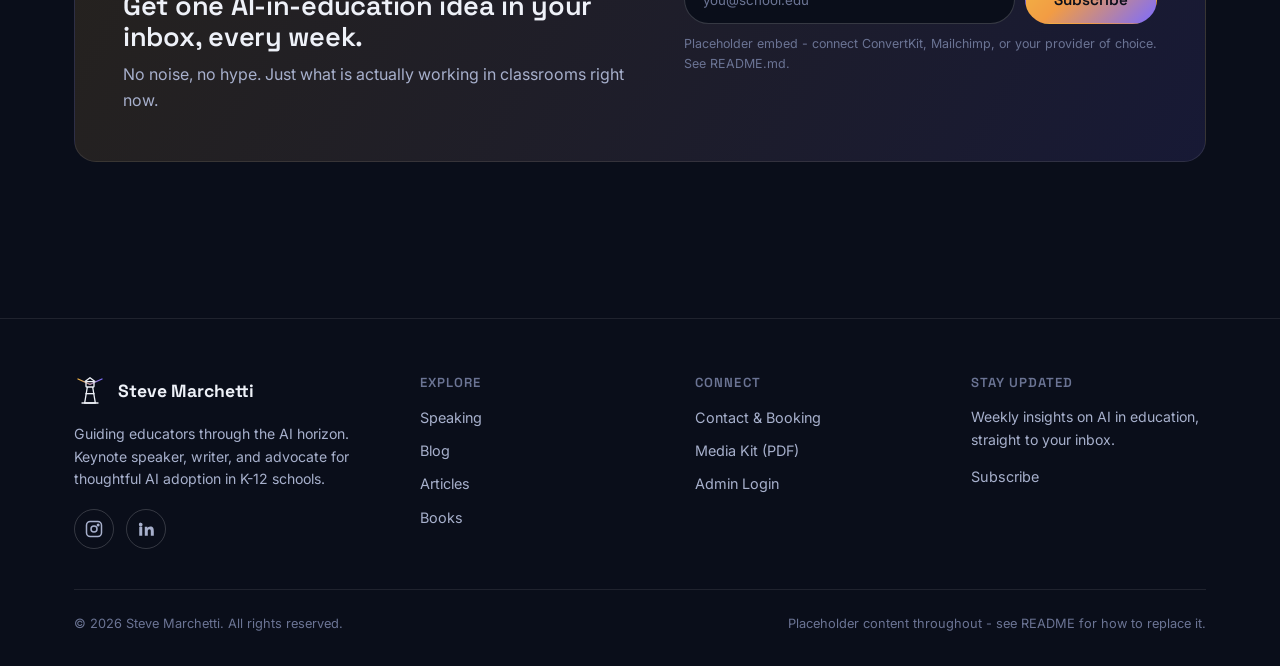
==== commit 670b4cbf: "removed em dashes" ====
--- a/index.html
+++ b/index.html
@@ -3,7 +3,7 @@
 <head>
 <meta charset="UTF-8">
 <meta name="viewport" content="width=device-width, initial-scale=1.0">
-<title>Steve Marchetti — Guiding Educators Through the AI Horizon</title>
+<title>Steve Marchetti - Guiding Educators Through the AI Horizon</title>
 <meta name="description" content="Steve Marchetti is a K-12 education leader, keynote speaker, and writer helping schools navigate AI with clarity and confidence.">
 <link rel="icon" type="image/svg+xml" href="favicon.svg">
 <link rel="preconnect" href="https://fonts.googleapis.com">
@@ -72,7 +72,7 @@
       <div class="hero-media reveal is-visible">
         <div class="beam-glow"></div>
         <div class="placeholder-box placeholder-box--portrait">
-          Photo: Steve Marchetti — Headshot
+          Photo: Steve Marchetti - Headshot
           <small>img/headshot.jpg</small>
         </div>
       </div>
@@ -106,7 +106,7 @@
     <div class="container about-grid">
       <div class="reveal">
         <div class="placeholder-box placeholder-box--square">
-          Photo: Steve Marchetti — Speaking on Stage
+          Photo: Steve Marchetti - Speaking on Stage
           <small>img/about-teaser.jpg</small>
         </div>
       </div>
@@ -169,7 +169,7 @@
             <input type="email" name="email" placeholder="you@school.edu" required aria-label="Email address">
             <button type="submit" class="btn btn-primary">Subscribe</button>
           </form>
-          <p class="newsletter-note">Placeholder embed — connect ConvertKit, Mailchimp, or your provider of choice. See README.md.</p>
+          <p class="newsletter-note">Placeholder embed - connect ConvertKit, Mailchimp, or your provider of choice. See README.md.</p>
         </div>
       </div>
     </div>
@@ -231,7 +231,7 @@
     </div>
     <div class="footer-bottom">
       <span>&copy; <span id="footer-year"></span> Steve Marchetti. All rights reserved.</span>
-      <span>Placeholder content throughout — see README for how to replace it.</span>
+      <span>Placeholder content throughout - see README for how to replace it.</span>
     </div>
   </div>
 </footer>
--- a/css/styles.css
+++ b/css/styles.css
@@ -1,5 +1,5 @@
 /* =============================================================
-   Steve Marchetti — Site Stylesheet
+   Steve Marchetti - Site Stylesheet
    A bold, modern, tech-forward design system.
    Palette: deep navy base + amber "lighthouse beam" + violet accent.
    ============================================================= */
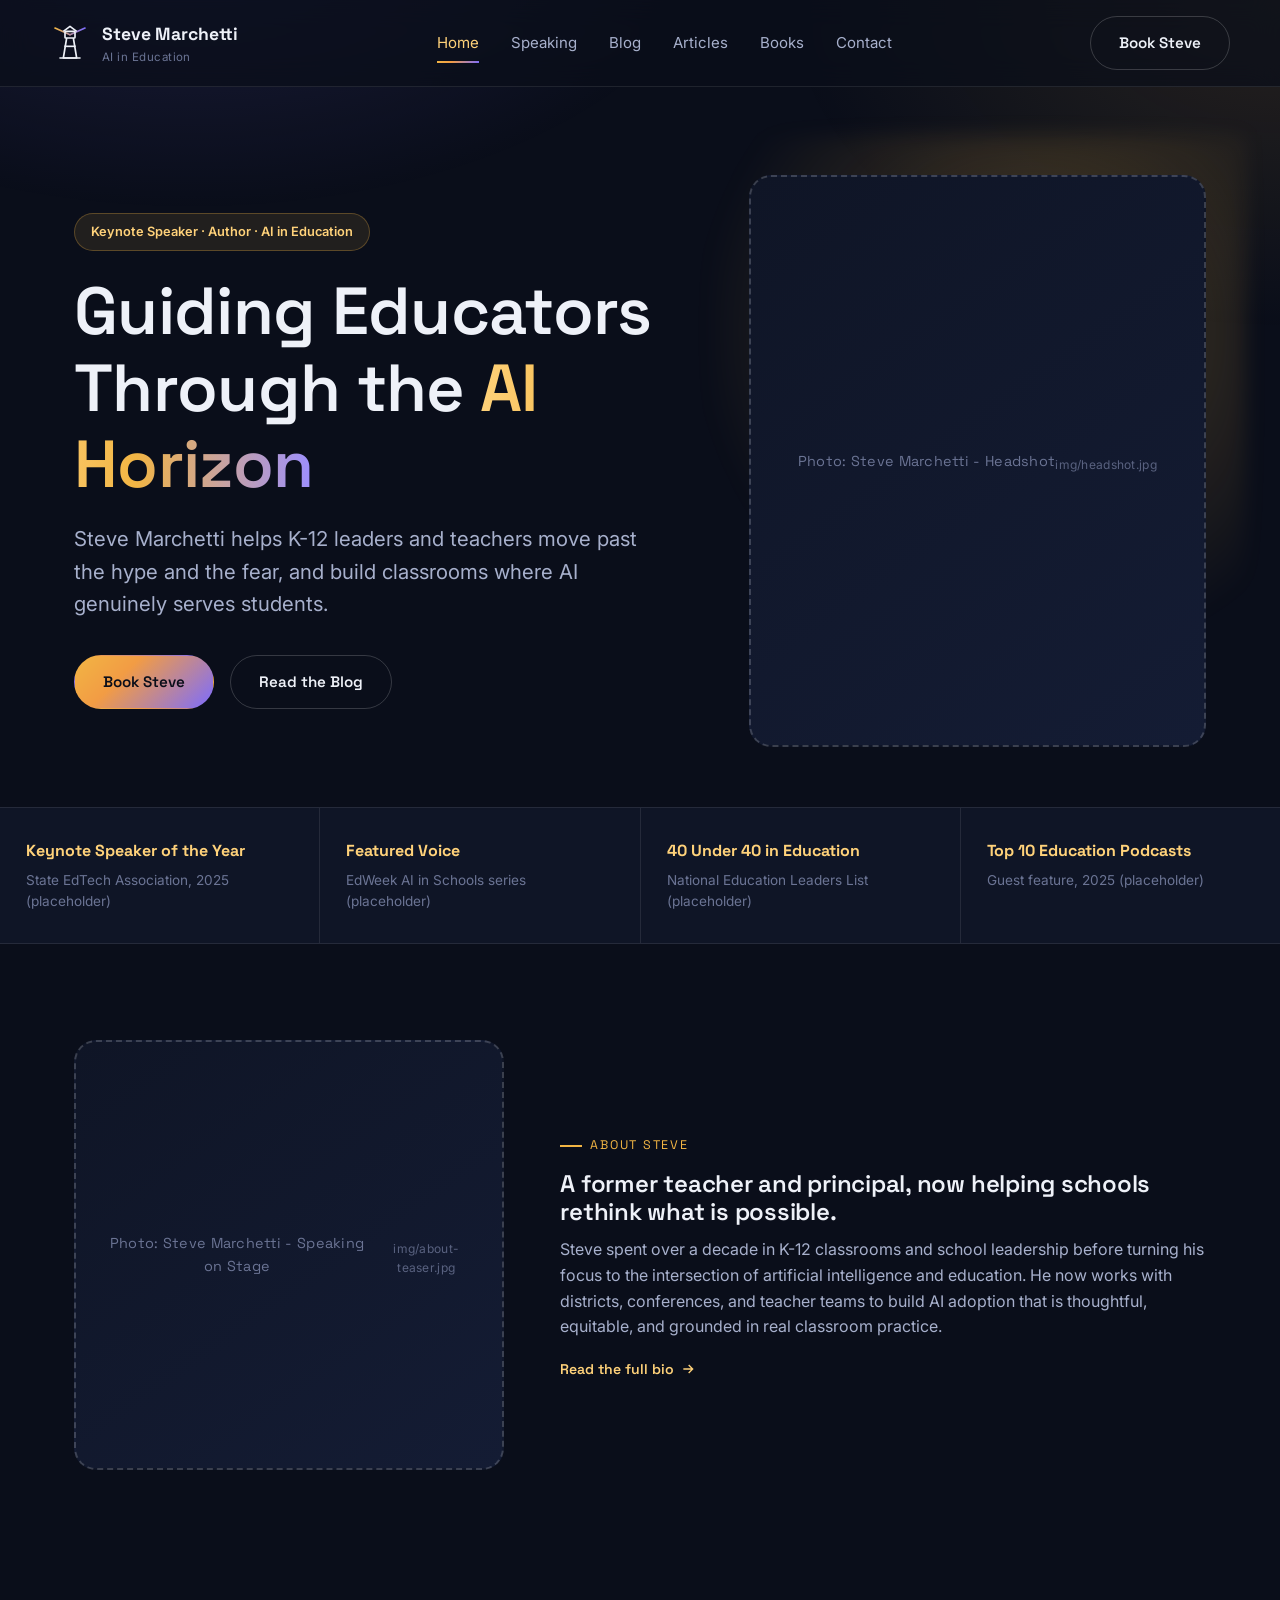
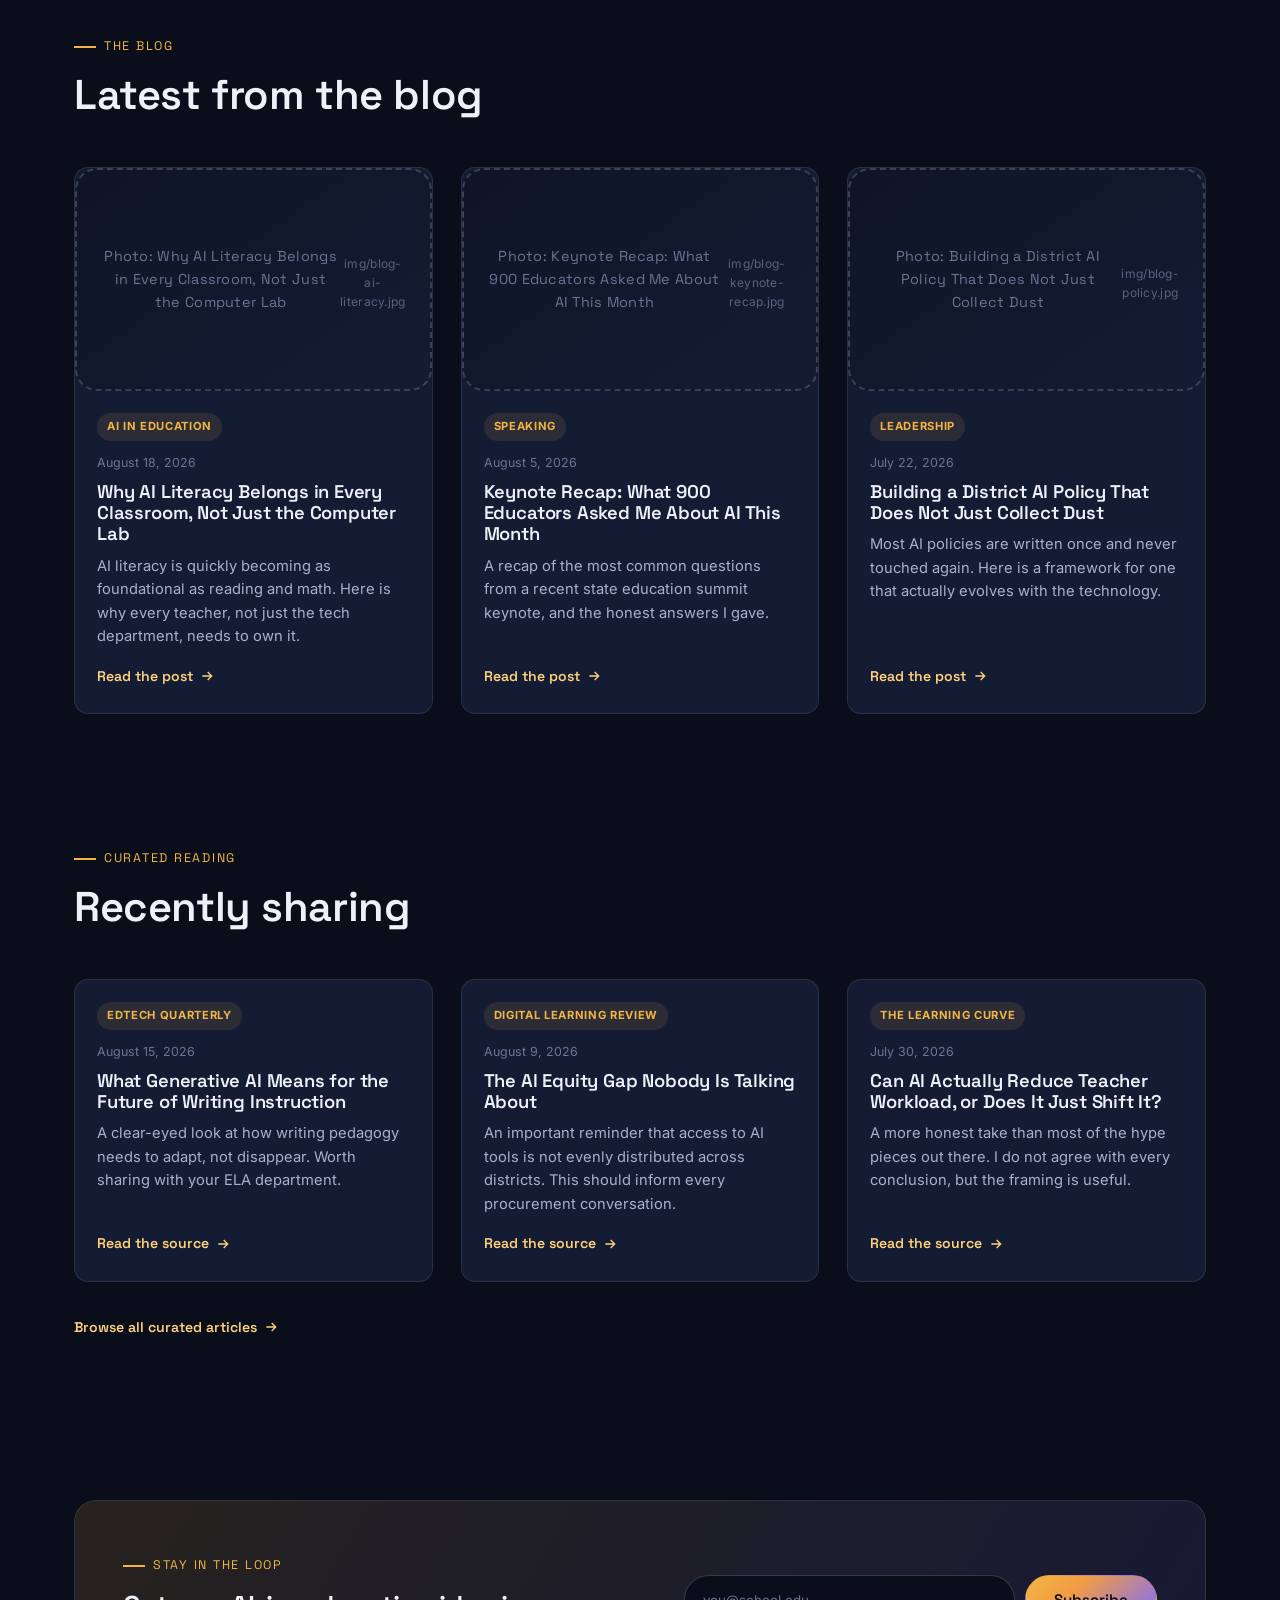
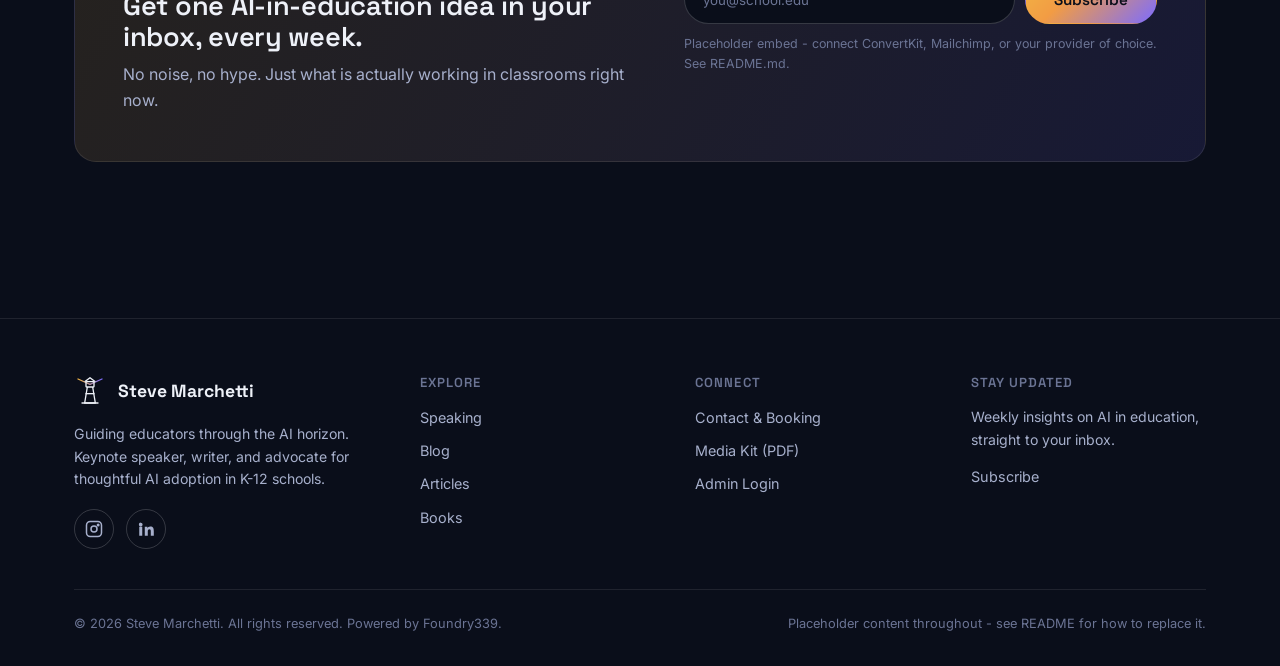
==== commit d9101762: "footer update" ====
--- a/index.html
+++ b/index.html
@@ -230,7 +230,7 @@
       </div>
     </div>
     <div class="footer-bottom">
-      <span>&copy; <span id="footer-year"></span> Steve Marchetti. All rights reserved.</span>
+      <span>&copy; <span id="footer-year"></span> Steve Marchetti. All rights reserved. Powered by Foundry339.</span>
       <span>Placeholder content throughout - see README for how to replace it.</span>
     </div>
   </div>
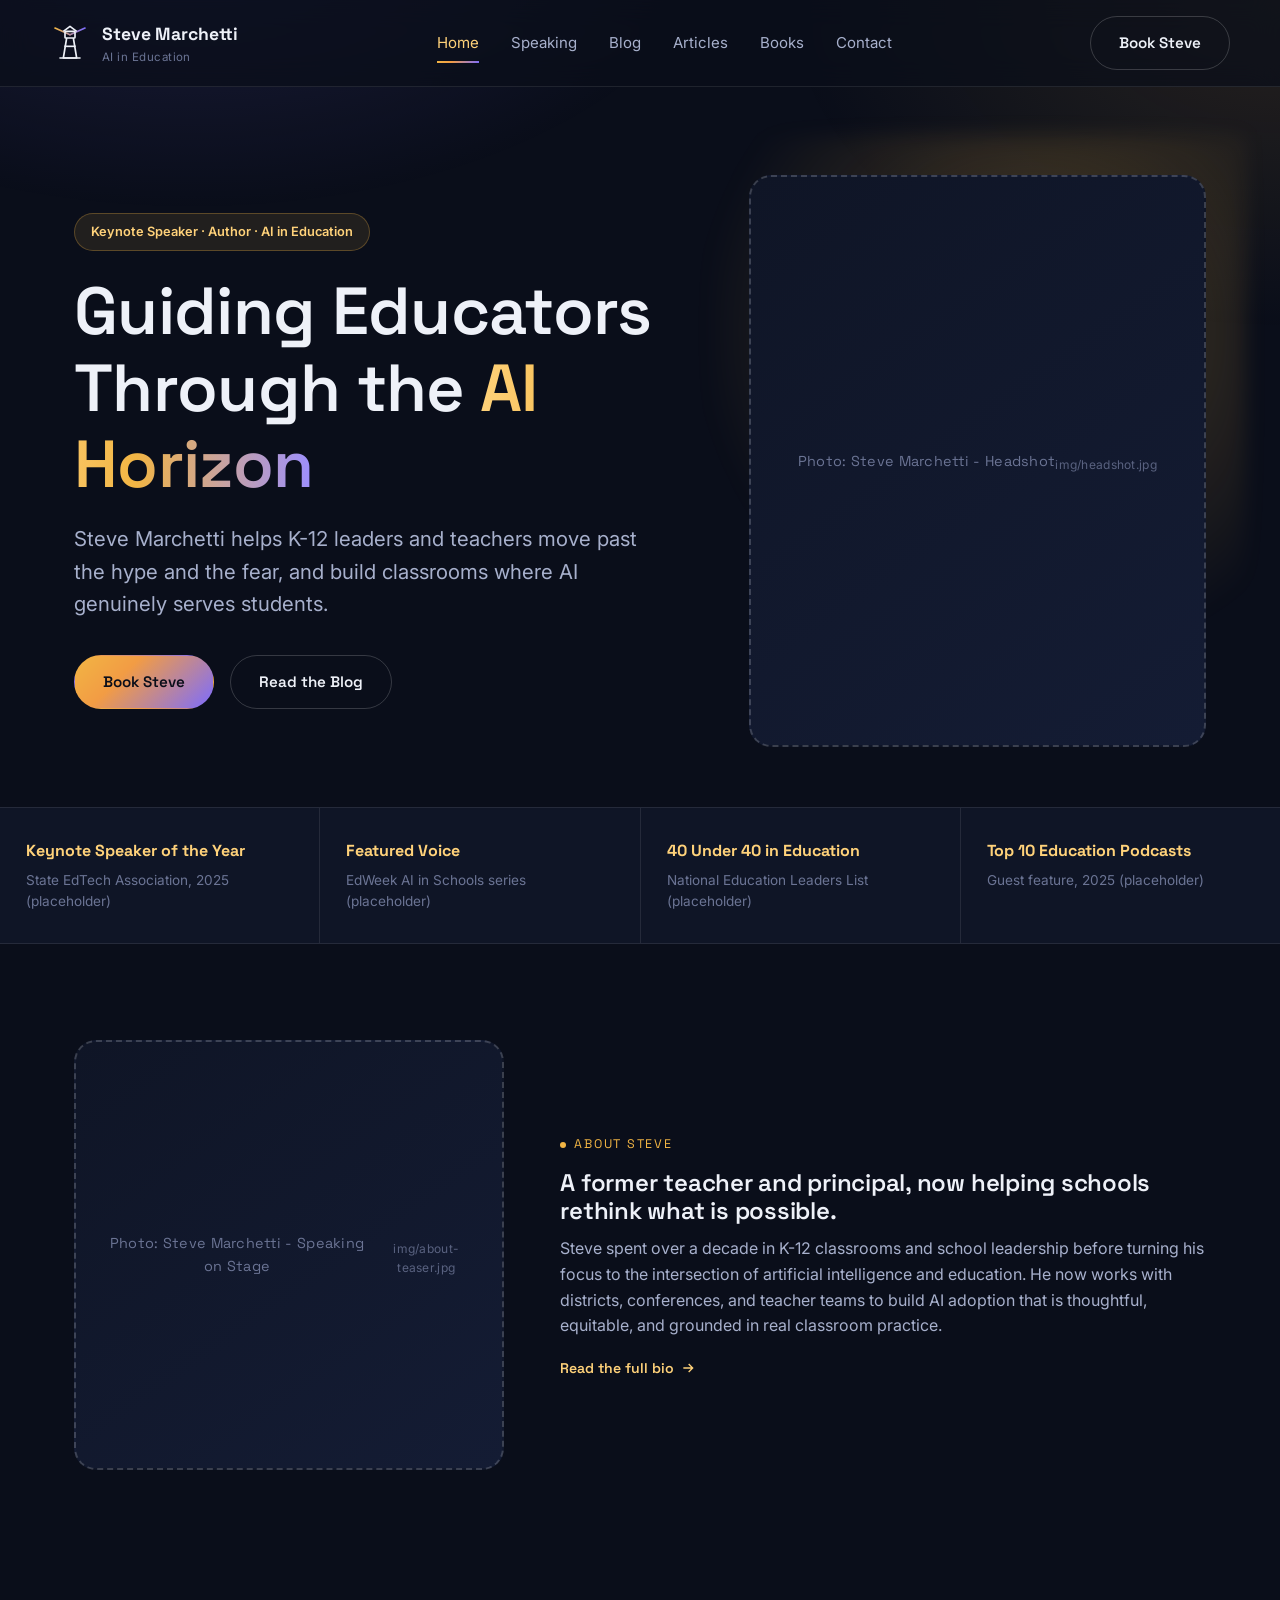
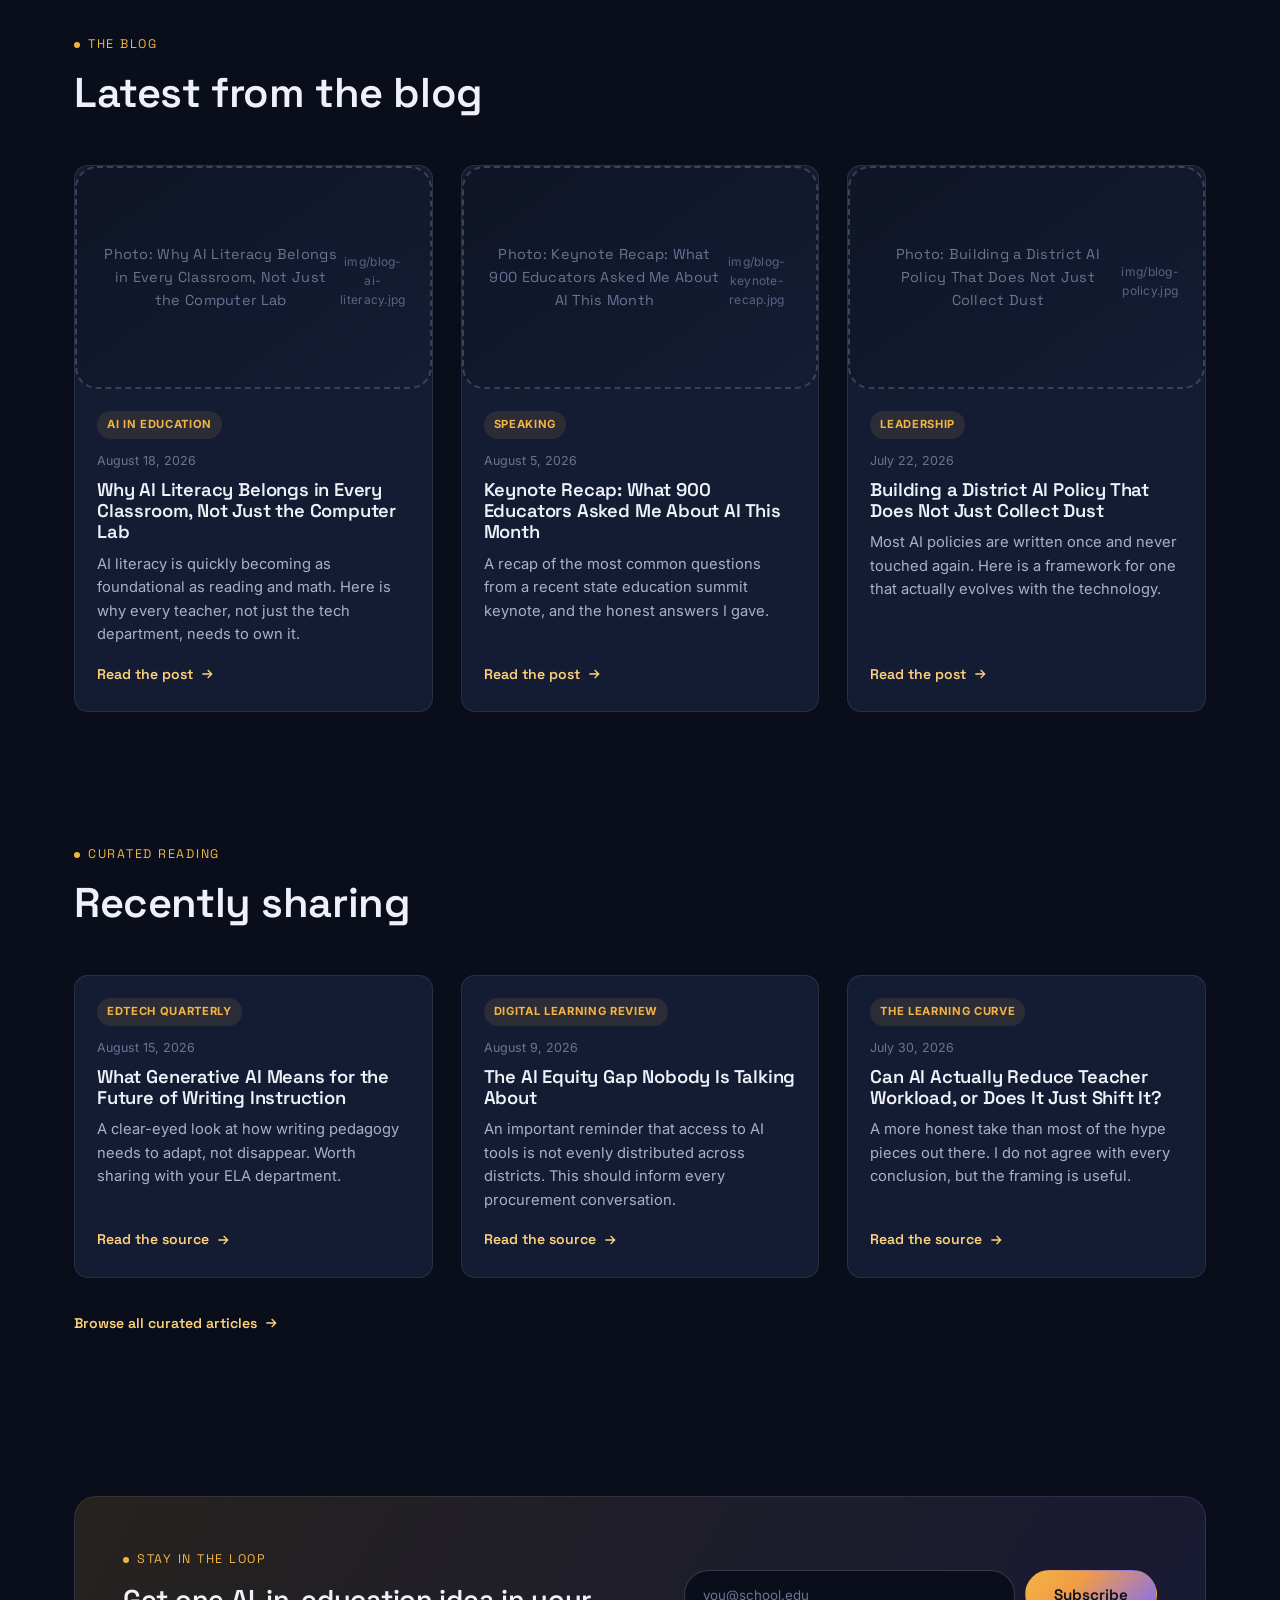
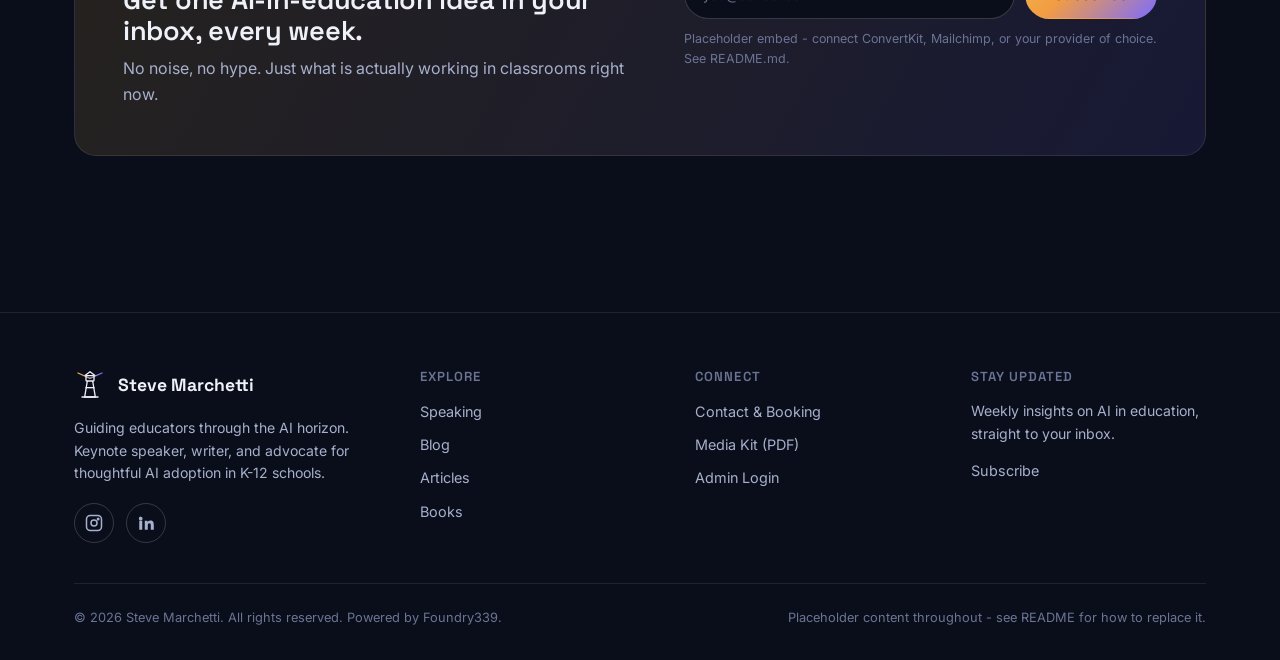
==== commit 8b991141: "git gateway" ====
--- a/index.html
+++ b/index.html
@@ -238,5 +238,17 @@
 
 <script src="js/content.js"></script>
 <script src="js/main.js"></script>
+<script src="https://identity.netlify.com/v1/netlify-identity-widget.js"></script>
+<script>
+  if (window.netlifyIdentity) {
+    window.netlifyIdentity.on("init", (user) => {
+      if (!user) {
+        window.netlifyIdentity.on("login", () => {
+          document.location.href = "/admin/";
+        });
+      }
+    });
+  }
+</script>
 </body>
 </html>
--- a/css/styles.css
+++ b/css/styles.css
@@ -44,7 +44,10 @@
 
 /* ---------- Reset ---------- */
 * , *::before, *::after { box-sizing: border-box; }
-html { scroll-behavior: smooth; }
+html {
+  scroll-behavior: smooth;
+  overflow-x: hidden;
+}
 body {
   margin: 0;
   background: var(--bg);
@@ -104,8 +107,9 @@
 }
 .section-label::before {
   content: "";
-  width: 22px;
-  height: 2px;
+  width: 6px;
+  height: 6px;
+  border-radius: 50%;
   background: var(--gold);
   display: inline-block;
 }
@@ -286,6 +290,7 @@
 .hero {
   padding: 88px 0 60px;
   position: relative;
+  overflow: hidden;
 }
 .hero-grid {
   display: grid;
@@ -334,6 +339,7 @@
 .placeholder-box {
   position: relative;
   z-index: 1;
+  width: 100%;
   display: flex;
   align-items: center;
   justify-content: center;
@@ -579,6 +585,7 @@
 }
 .testimonial-slide {
   min-width: 100%;
+  margin: 0;
   padding: 56px;
   display: flex;
   flex-direction: column;
@@ -809,4 +816,6 @@
   .article-row-icon { display: none; }
   .cta-banner { padding: 36px 24px; }
   .media-kit-box { flex-direction: column; align-items: flex-start; }
-}
+  .testimonial-slide { padding: 32px 24px; }
+  .testimonial-slide p { font-size: 1.1rem; }
+}
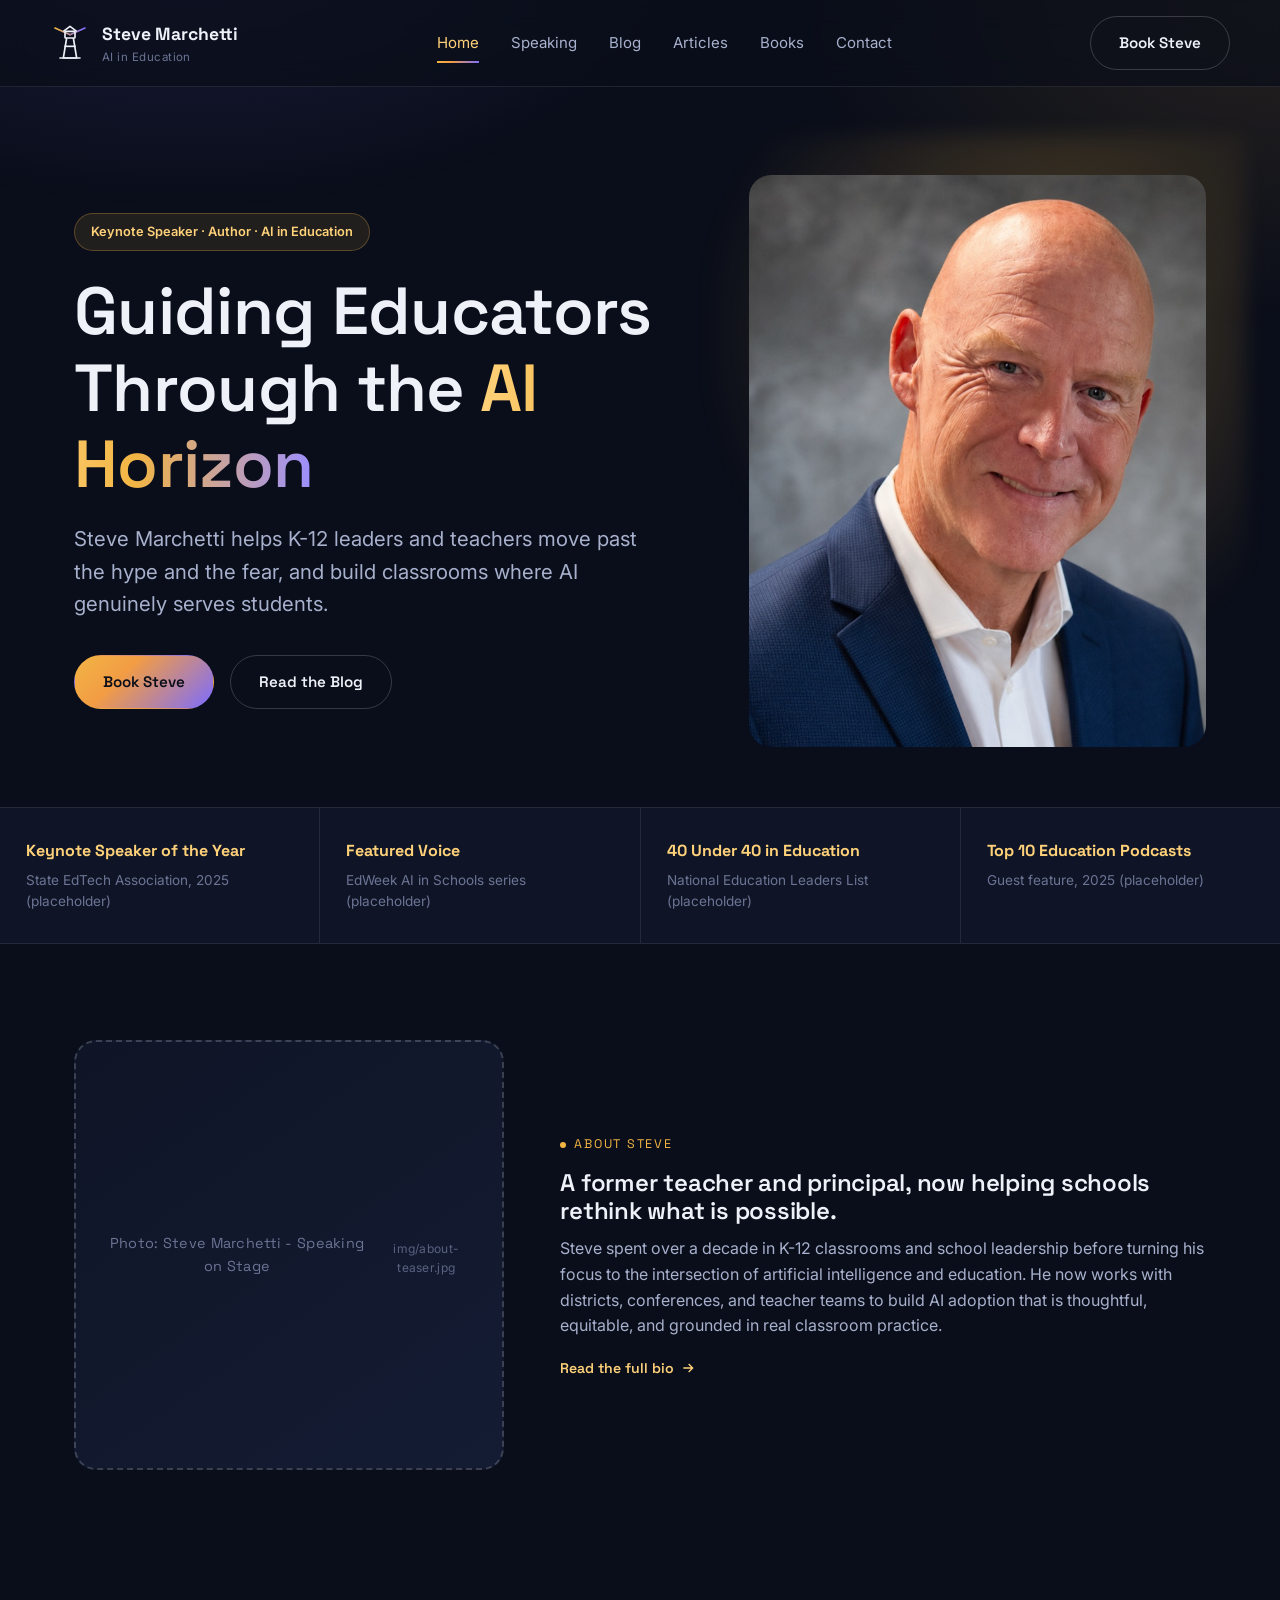
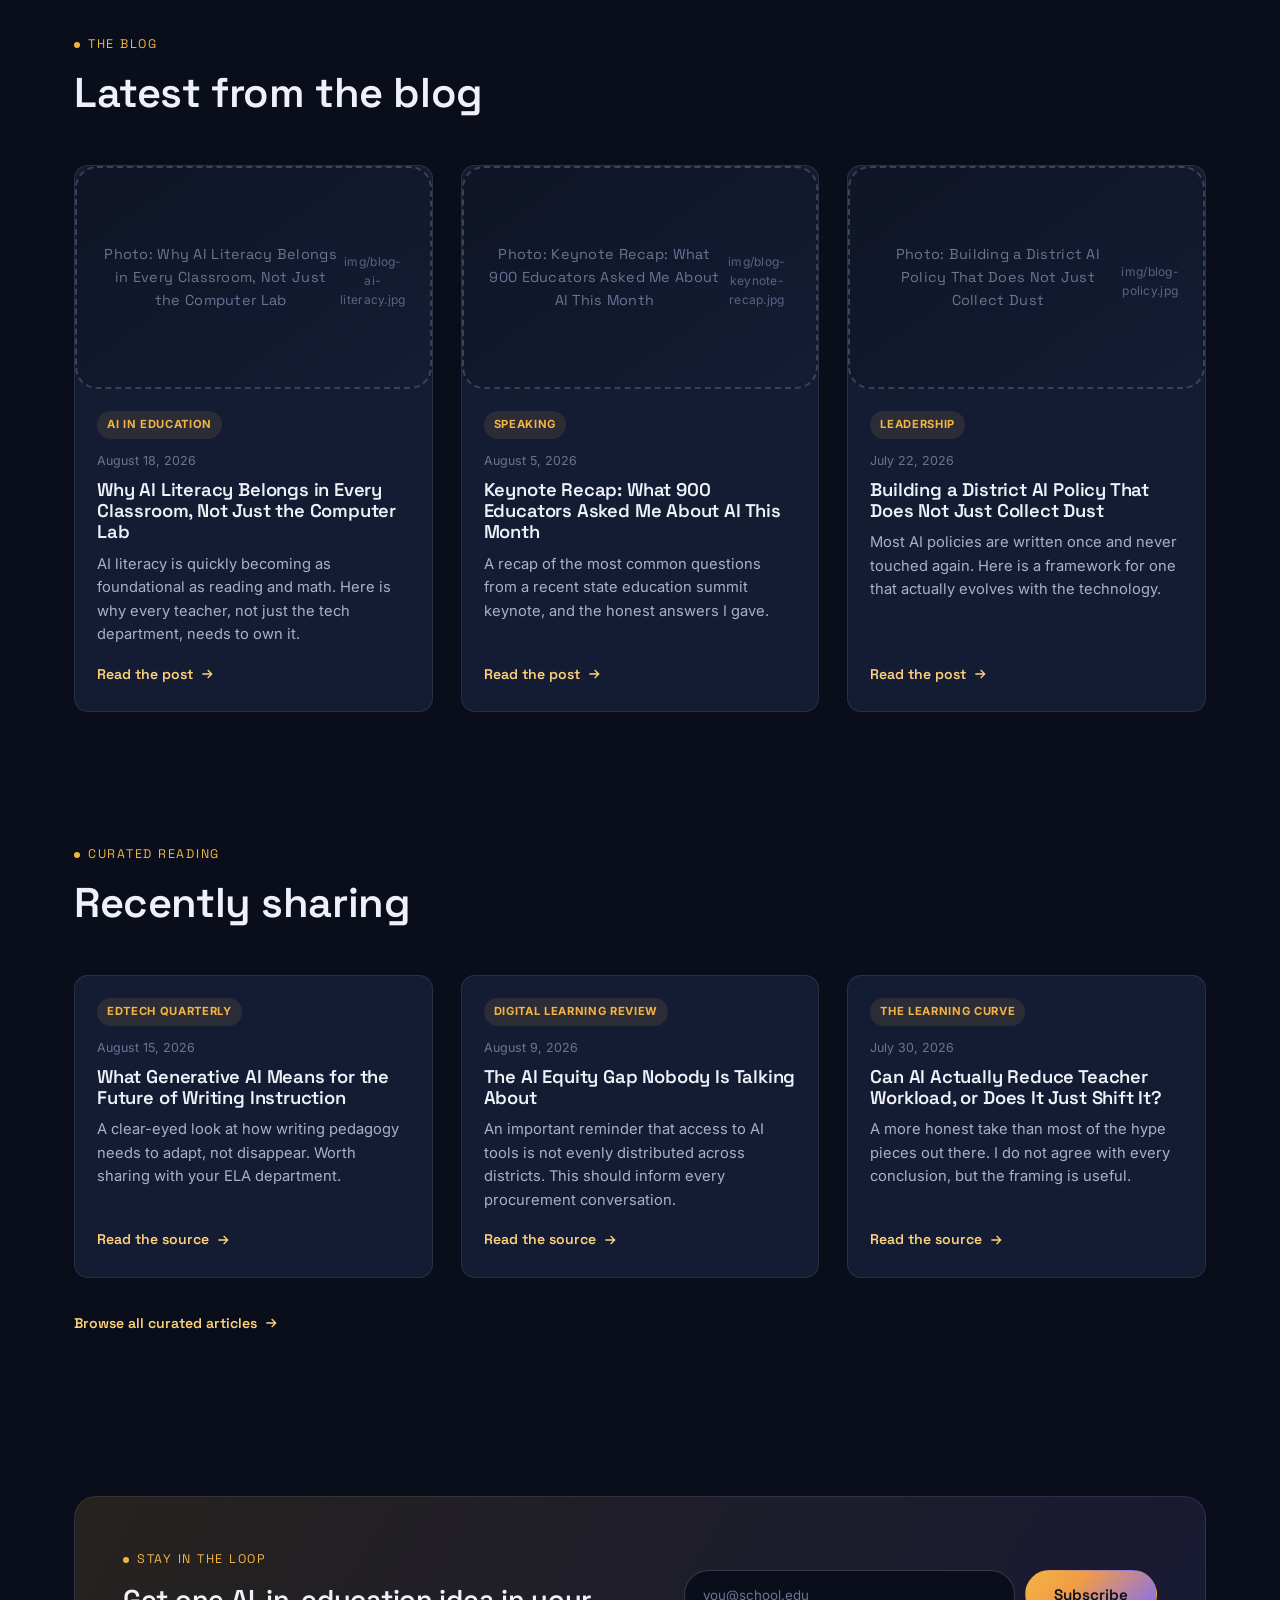
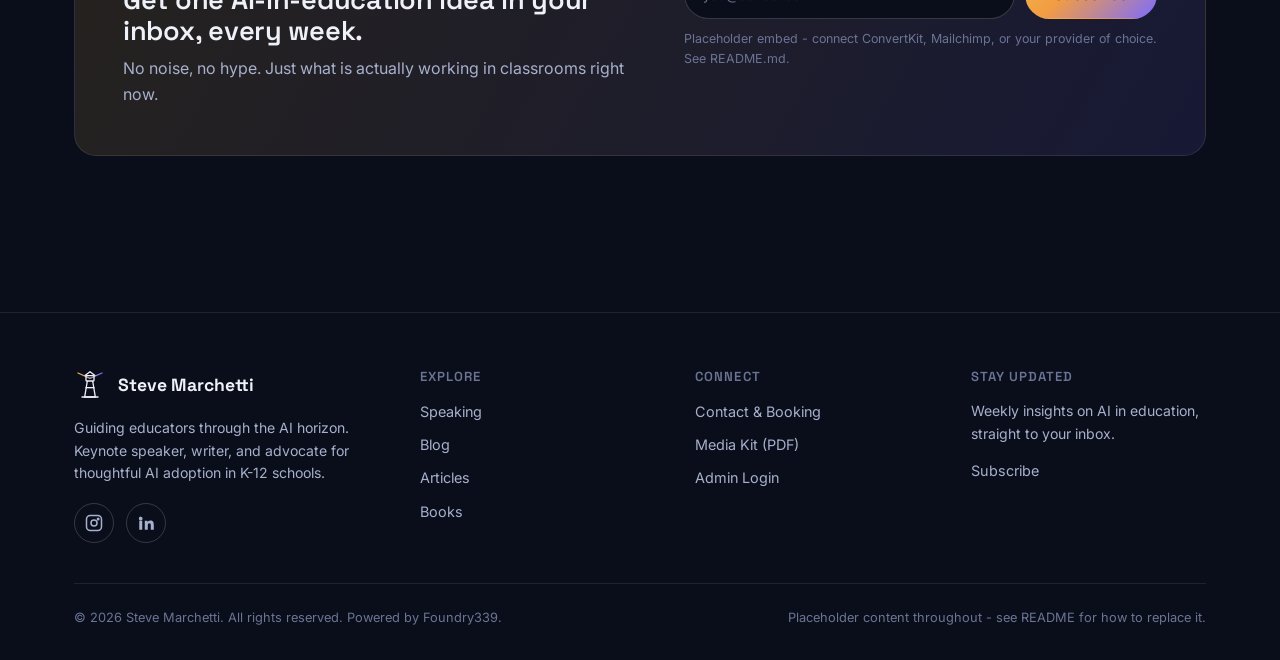
==== commit e90e9a3a: "added hero img" ====
--- a/index.html
+++ b/index.html
@@ -71,10 +71,7 @@
       </div>
       <div class="hero-media reveal is-visible">
         <div class="beam-glow"></div>
-        <div class="placeholder-box placeholder-box--portrait">
-          Photo: Steve Marchetti - Headshot
-          <small>img/headshot.jpg</small>
-        </div>
+        <img src="img/marchetti-headshot.jpg" alt="Steve Marchetti headshot" class="hero-photo">
       </div>
     </div>
   </section>
--- a/css/styles.css
+++ b/css/styles.css
@@ -367,6 +367,16 @@
 .placeholder-box--wide { aspect-ratio: 16 / 9; }
 .placeholder-box--card { min-height: 160px; aspect-ratio: 16 / 10; }
 
+.hero-photo {
+  position: relative;
+  z-index: 1;
+  width: 100%;
+  aspect-ratio: 4 / 5;
+  object-fit: cover;
+  border-radius: var(--radius-lg);
+  display: block;
+}
+
 /* ---------- Recognition strip ---------- */
 .recognition {
   border-top: 1px solid var(--border);
@@ -746,7 +756,8 @@
   gap: 48px;
   align-items: start;
 }
-.form-field { margin-bottom: 20px; }
+.contact-grid > * { min-width: 0; }
+.form-field { margin-bottom: 20px; min-width: 0; }
 .form-field label {
   display: block;
   font-size: 0.85rem;
@@ -757,11 +768,17 @@
 .form-field input,
 .form-field textarea {
   width: 100%;
+  max-width: 100%;
   padding: 14px 16px;
   border-radius: var(--radius-sm);
   border: 1px solid var(--border-strong);
   background: var(--bg-elevated);
   color: var(--text);
+}
+.form-field input[type="date"] {
+  padding-left: 10px;
+  padding-right: 10px;
+  font-size: 0.9rem;
 }
 .form-field input:focus,
 .form-field textarea:focus {
